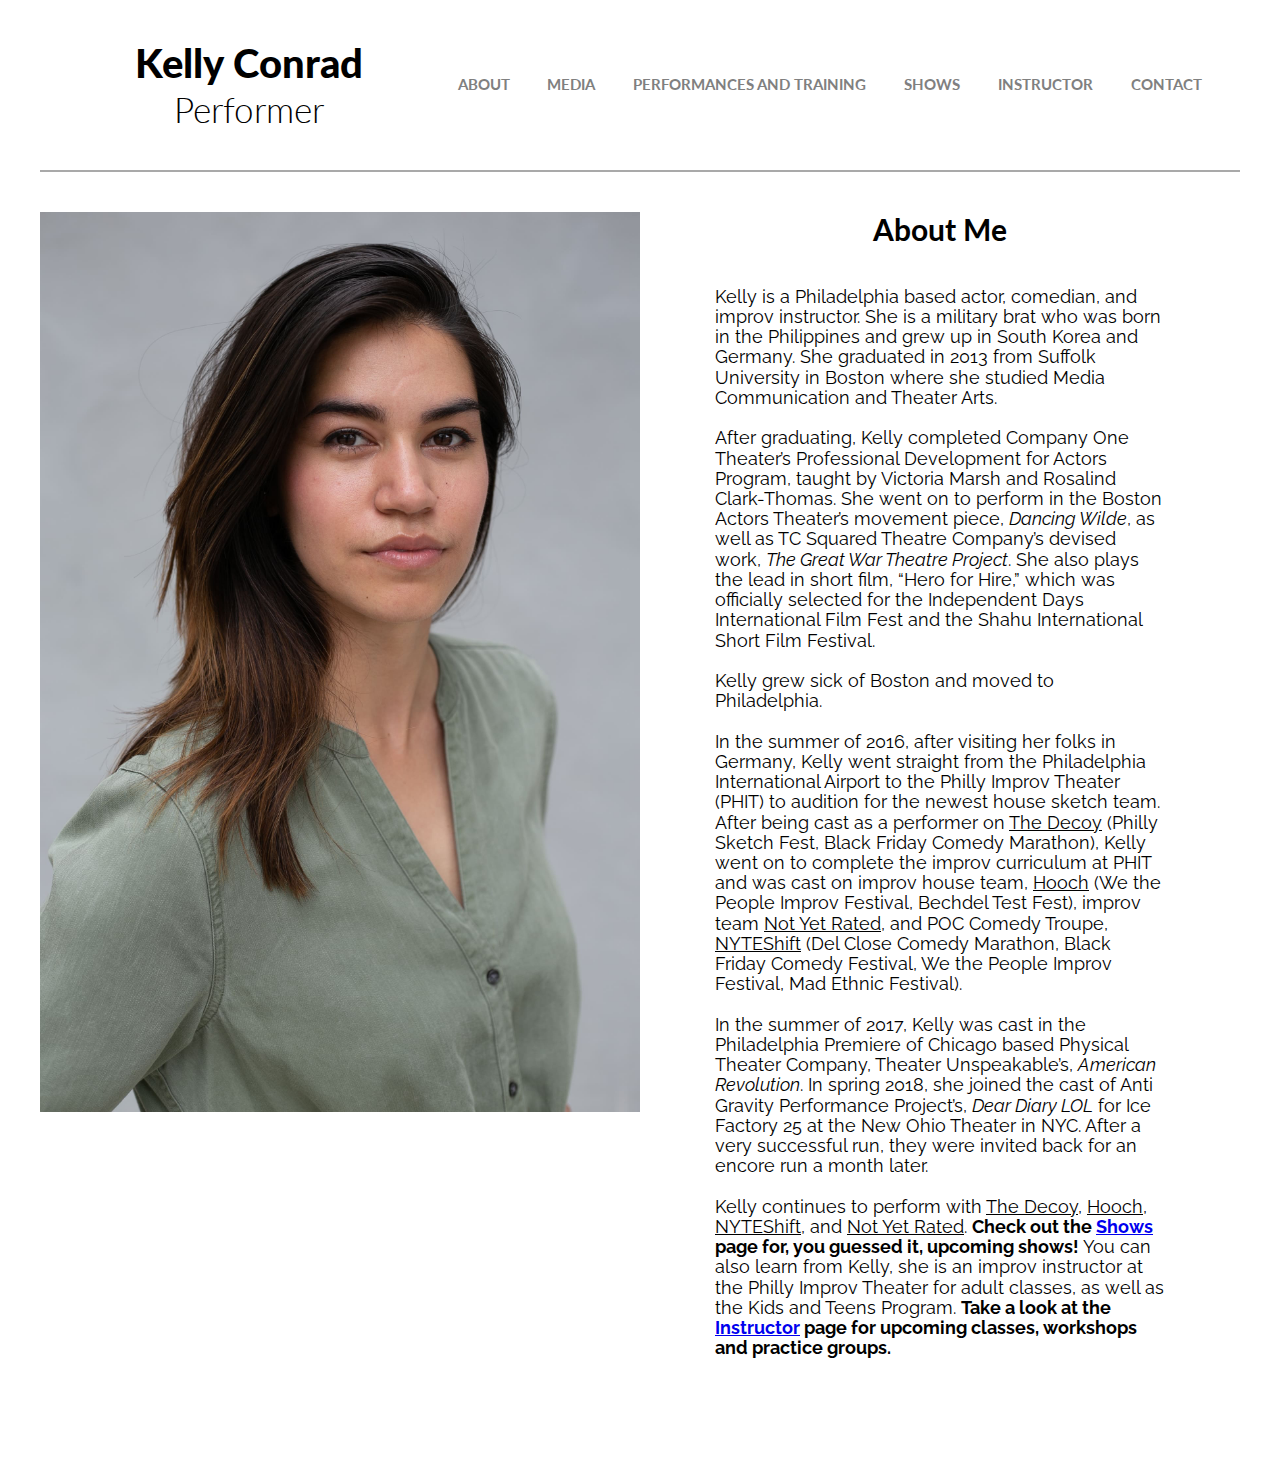
==== about.html @ 4c6b8a57 "Change link from 'index' to site url" ====
<!DOCTYPE html>
<html lang="en-US">

<head>
  <meta charset="UTF-8">
  <!-- Google Analytics -->
  <script>
    (function(i, s, o, g, r, a, m) {
      i['GoogleAnalyticsObject'] = r;
      i[r] = i[r] || function() {
        (i[r].q = i[r].q || []).push(arguments)
      }, i[r].l = 1 * new Date();
      a = s.createElement(o),
        m = s.getElementsByTagName(o)[0];
      a.async = 1;
      a.src = g;
      m.parentNode.insertBefore(a, m)
    })(window, document, 'script', 'https://www.google-analytics.com/analytics.js', 'ga');
    ga('create', 'UA-100016596-2', 'auto');
    ga('send', 'pageview');
  </script>
  <!-- Meta Data -->
  <meta name="description" content="The Official Site of Actress Kelly Conrad">
  <meta name="keywords" content="Kelly Conrad,Actor,Actress,Theater,Theatre,Stage">
  <meta name="author" content="Matthew Conrad">
  <meta name="viewport" content="width=device-width, initial-scale=1.0">
  <!-- FavIcons -->
  <link rel="apple-touch-icon" sizes="180x180" href="/apple-touch-icon.png">
  <link rel="icon" type="image/png" sizes="32x32" href="/favicon-32x32.png">
  <link rel="icon" type="image/png" sizes="16x16" href="/favicon-16x16.png">
  <link rel="manifest" href="/manifest.json">
  <link rel="mask-icon" href="/safari-pinned-tab.svg" color="#5bbad5">
  <meta name="theme-color" content="#ffffff">
  <meta http-equiv="X-UA-Compatible" content="ie=edge">
  <title>Kelly Conrad | Performer</title>

  <!-- Links/Stylesheets -->
  <link rel="stylesheet" href="css/normalize.css">
  <link rel="stylesheet" href="css/slick-theme.css">
  <link rel="stylesheet" href="css/slick.css">
  <link rel="stylesheet" href="css/main.css">
  <link href="https://fonts.googleapis.com/css?family=Lato:300,400,700,900|Raleway:400,400i,700" rel="stylesheet">
</head>

<body>
  <header>
    <!-- Mobile Header -->
    <nav id="mobile-header">
      <h1>Kelly Conrad</h1>
      <h2>Performer</h2>
      <img id="mobile-profile-img" src="img/kelly1.jpg" alt="Kelly Conrad | Performer">
      <button class="hamburger hamburger--squeeze navigation" type="button">
        <span class="hamburger-box">
          <span class="hamburger-inner"></span>
        </span>
      <ul id="myDropdown" class="dropdown-content">
        <li><a href="about#about">About</a></li>
        <li><a href="media#photos">Media</a></li>
        <li><a href="training#training">Performances and Training</a></li>
        <li><a href="shows#shows">Shows</a></li>
        <li><a href="instructor#instructor">Instructor</a></li>        
        <li><a href="contact#contact">Contact</a></li>
      </ul>
      </button>
    </nav>
    <!-- Tablet Header -->
    <nav id="tablet-header">
      <h1>Kelly Conrad</h1>
      <h2>Performer</h2>
      <ul class="flex-container1">
        <li><a href="about">About</a></li>
        <li><a href="media">Media</a></li>
        <li><a href="training">Performances and Training</a></li>
        <li><a href="shows">Shows</a></li>
        <li><a href="instructor">Instructor</a></li>        
        <li><a href="contact">Contact</a></li>
      </ul>
    </nav>
    <!-- Desktop Header -->
    <nav id="desktop-header">
      <ul class="flex-container2">
        <li class="box1"><a href="https://www.kjconrad.com"><h1>Kelly Conrad</h1><br><h2>Performer</h2></a></li>
        <li class="box"><a href="about">About</a></li>
        <li class="box"><a href="media">Media</a></li>
        <li class="box"><a href="training">Performances and Training</a></li>
        <li class="box"><a href="shows">Shows</a></li>
        <li class="box"><a href="instructor">Instructor</a></li>        
        <li class="box"><a href="contact">Contact</a></li>
      </ul>
    </nav>
  </header>
  <!-- Main Body -->
  <main>
    <!-- Desktop About Flex -->
    <section id="desktop-about-flex">
      <ul class="two-column-flex">
        <li class="item item-1"><img src="img/kelly3.jpg" alt="Kelly Conrad | Performer"></li>
        <li class="last item item-2">
          <h3 id="about">About Me</h3>
          <p id="about-text">
              Kelly is a Philadelphia based actor, comedian, and improv instructor. She is a military brat who was born in the Philippines and grew up in South Korea and Germany. She graduated in 2013 from Suffolk University in Boston where she studied Media Communication and Theater Arts. 
              <br><br>
              After graduating, Kelly completed Company One Theater’s Professional Development for Actors Program, taught by Victoria Marsh and Rosalind Clark-Thomas. She went on to perform in the Boston Actors Theater’s movement piece, <span class="italic">Dancing Wilde</span>, as well as TC Squared Theatre Company’s devised work, <span class="italic">The Great War Theatre Project</span>. She also plays the lead in short film, “Hero for Hire,” which was officially selected for the Independent Days International Film Fest and the Shahu International Short Film Festival. 
              <br><br>
              Kelly grew sick of Boston and moved to Philadelphia. 
              <br><br>
              In the summer of 2016, after visiting her folks in Germany, Kelly went straight from the Philadelphia International Airport to the Philly Improv Theater (PHIT) to audition for the newest house sketch team. After being cast as a performer on <span class="underline">The Decoy</span> (Philly Sketch Fest, Black Friday Comedy Marathon), Kelly went on to complete the improv curriculum at PHIT and was cast on improv house team, <span class="underline">Hooch</span> (We the People Improv Festival, Bechdel Test Fest), improv team <span class="underline">Not Yet Rated</span>, and POC Comedy Troupe, <span class="underline">NYTEShift</span> (Del Close Comedy Marathon, Black Friday Comedy Festival, We the People Improv Festival, Mad Ethnic Festival).
              <br><br>
              In the summer of 2017, Kelly was cast in the Philadelphia Premiere of Chicago based Physical Theater Company, Theater Unspeakable’s, <span class="italic">American Revolution</span>. In spring 2018, she joined the cast of Anti Gravity Performance Project’s, <span class="italic">Dear Diary LOL</span> for Ice Factory 25 at the New Ohio Theater in NYC. After a very successful run, they were invited back for an encore run a month later. 
              <br><br>
              Kelly continues to perform with <span class="underline">The Decoy</span>, <span class="underline">Hooch</span>, <span class="underline">NYTEShift</span>, and <span class="underline">Not Yet Rated</span>. <span class="bold">Check out the <a href="https://kconrad.me/shows" target="_blank"><span class="underline">Shows</span></a> page for, you guessed it, upcoming shows!</span> You can also learn from Kelly, she is an improv instructor at the Philly Improv Theater for adult classes, as well as the Kids and Teens Program. <span class="bold">Take a look at the <a href="https://kconrad.me/instructor" target="_blank"><span class="underline">Instructor</span></a> page for upcoming classes, workshops and practice groups.</span>
          </p>
        </li>
      </ul>
    </section>
  </main>
  <!-- JavaScript -->
  <script src="https://ajax.googleapis.com/ajax/libs/jquery/3.3.1/jquery.min.js"></script>
  <script src="js/slick.min.js"></script>
  <script src="js/script.js"></script>
</body>

</html>
---- css/main.css ----
/*==============================================================================
Base Styles
==============================================================================*/

html {
  -webkit-box-sizing: border-box;
  -moz-box-sizing: border-box;
  box-sizing: border-box;
}
*, *:before, *:after {
  -webkit-box-sizing: inherit;
  -moz-box-sizing: inherit;
  box-sizing: inherit;
}

html, body, a {
  height: 100%;
  text-decoration: none;
}

img {
  max-width: 100%;
}

ul {
  list-style: none;
}

fieldset {
  border: 0;
  margin: 0;
  padding: 0;
}

textarea {
  resize: vertical;
}

audio, canvas, iframe, img, svg, video {
  vertical-align: middle;
}

/*==============================================================================
Containers
==============================================================================*/

#mobile-profile-img {
  display: block;
  margin: 20px auto;
  padding: 0;
  border-radius: 50%;
  width: 250px;
  height: auto;
}

#mobile-header {
  margin: 0 20px;
  border-bottom: solid 2px #000;
  text-align: center;
}

#desktop-welcome-gallery {
  display: none;
}

.main-container {
  margin: 0 20px;
}

.two-column-flex {
  display: flex;
  flex-flow: row nowrap;
  justify-content: space-around;
  align-items: flex-start;
  margin: 0 40px;
  padding: 0;
  list-style: none;
}

/*==============================================================================
Hidden Content
==============================================================================*/

#tablet-header {
  display: none;
}

#desktop-header {
  display: none;
}

/*==============================================================================
Header
==============================================================================*/

h1, h2, h3, h4 {
  font-family: 'Lato', sans-serif;
}

h1, h2, h3 {
  text-align: center;
}

h1 {
  color: #000;
  font-size: 2.3em;
  font-weight: 900;
  margin-top: 60px;
  margin-bottom: 0;
}

h2 {
  color: #000;
  font-size: 2em;
  font-weight: 300;
  margin: 0;
}

h3 {
  font-size: 1.9em;
  font-weight: 700;
  margin: 40px 0;
}

h4 {
  font-size: 1.3em;
  font-weight: 400;
  text-align: left;
  margin: 0;
  padding: 0;
}

p {
  font-family: 'Raleway', serif;
  margin: 0;
  padding: 0;
  font-size: 1.1em;
  text-align: left;
}

.italic {
  font-style: italic;
}

.underline {
  text-decoration: underline;
}

.bold {
  font-weight: 700;
}

.first {
  margin: 20px 0 0 0;
}

.last {
  margin: 0 0 60px 0;
}

/*==============================================================================
Dropdown Menu
==============================================================================*/

.hamburger {
  padding: 15px 15px;
  display: inline-block;
  transition-property: opacity, filter;
  transition-duration: 0.15s;
  transition-timing-function: linear;
  text-transform: none;
  border: 0;
  margin: 0;
  overflow: visible;
  outline: 0;
  background-color: transparent;
}

.hamburger-box {
  width: 40px;
  height: 24px;
  display: inline-block;
  position: relative;
  margin-bottom: 36px;
}

.hamburger-inner {
  display: block;
  top: 50%;
  margin-top: -2px;
}

.hamburger-inner, .hamburger-inner::before, .hamburger-inner::after {
  width: 40px;
  height: 4px;
  background-color: #000;
  border-radius: 4px;
  position: absolute;
  transition-property: transform;
  transition-duration: 0.15s;
  transition-timing-function: ease;
}

.hamburger-inner::before, .hamburger-inner::after {
  content: "";
  display: block;
}

.hamburger-inner::before {
  top: -10px;
}

.hamburger-inner::after {
  bottom: -10px;
}

.hamburger--squeeze .hamburger-inner {
  transition-duration: 0.075s;
  transition-timing-function: cubic-bezier(0.55, 0.055, 0.675, 0.19);
}

.hamburger--squeeze .hamburger-inner::before {
  transition: top 0.075s 0.12s ease, opacity 0.075s ease;
}

.hamburger--squeeze .hamburger-inner::after {
  transition: bottom 0.075s 0.12s ease, transform 0.075s cubic-bezier(0.55, 0.055, 0.675, 0.19);
}

.hamburger--squeeze.is-active .hamburger-inner {
  transform: rotate(45deg);
  transition-delay: 0.12s;
  transition-timing-function: cubic-bezier(0.215, 0.61, 0.355, 1);
}

.hamburger--squeeze.is-active .hamburger-inner::before {
  top: 0;
  opacity: 0;
  transition: top 0.075s ease, opacity 0.075s 0.12s ease;
}

.hamburger--squeeze.is-active .hamburger-inner::after {
  bottom: 0;
  transform: rotate(-90deg);
  transition: bottom 0.075s ease, transform 0.075s 0.12s cubic-bezier(0.215, 0.61, 0.355, 1);
}

#myDropdown {
  list-style: none;
}

#myDropdown li {
  border-bottom: solid 2px #000;
}

#myDropdown li:last-child {
  border: 0;
  margin-bottom: 31px;
}

.dropdown {
  display: block;
}

.dropdown-content {
  display: none;
  margin: 0 auto;
  padding: 0;
}

.dropdown-content a {
  display: block;
  width: 100%;
  color: #000;
  margin: 10px auto;
  padding: 10px 0;
  font-family: 'Lato', sans-serif;
  font-size: 1.3em;
  font-weight: 700;
  text-transform: uppercase;
}

.show {
  display: block;
}

/*==============================================================================
Main
==============================================================================*/

.item-1 {
  display: none;
}

.two-column-flex img {
  display: none;
}

.rg-image-wrapper{
  position: relative;
  padding: 20px 30px;
  background: #000;
  -moz-border-radius: 10px;
  -webkit-border-radius: 10px;
  border-radius: 10px;
  min-height: 20px;
  margin: 0 0 40px 0;
}

.rg-image{
  position: relative;
  text-align: center;
  line-height: 0px;
}

.rg-image img{
  max-height: 100%;
  max-width: 100%;
}

.rg-image-nav a{
  position: absolute;
  top: 0px;
  left: 0px;
  background: #000 url(../img/nav.png) no-repeat -20% 50%;
  width: 28px;
  height: 100%;
  text-indent: -9000px;
  cursor: pointer;
  opacity: 0.6;
  outline: none;
  -moz-border-radius: 10px 0px 0px 10px;
  -webkit-border-radius: 10px 0px 0px 10px;
  border-radius: 10px 0px 0px 10px;
}

.rg-image-nav a.rg-image-nav-next{
  right: 0px;
  left: auto;
  background-position: 115% 50%;
  -moz-border-radius: 0px 10px 10px 0px;
  -webkit-border-radius: 0px 10px 10px 0px;
  border-radius: 0px 10px 10px 0px;
}

.rg-image-nav a:hover{
  opacity: 0.8;
}

.rg-caption {
  text-align: center;
  margin-top: 15px;
  position: relative;
}

.rg-caption p{
  font-family: 'Lato', sans-serif;
  font-size: 1em;
  letter-spacing: 2px;
  line-height: 16px;
  padding: 0 15px;
  text-align: center;
  color: #fff;
}

.rg-loading{
  width: 46px;
  height: 46px;
  position: absolute;
  top: 50%;
  left: 50%;
  background: #000 url(../img/ajax-loader.gif) no-repeat center center;
  margin: -23px 0px 0px -23px;
  z-index: 100;
  -moz-border-radius: 10px;
  -webkit-border-radius: 10px;
  border-radius: 10px;
  opacity: 0.7;
}

.video-container {
  display: flex;
  flex-flow: column nowrap;
  justify-content: flex-start;
  align-items: center;
  margin: 0 20px;
  padding: 0;
  list-style: none;
}

.video-container figure {
  text-align: center;
  display: table;
  margin: 0;
}

#videos {
  border-top: solid 1px #000;
  padding-top: 40px;
}

.video-container iframe {
	width: 100%;
	height: 100%;
}

.video-container figcaption {
  display: table-caption;
  caption-side: bottom;
  margin-bottom: 40px;
}

.video-container figcaption h3 {
  margin: 20px 0;
  padding: 0;
}

.video-container figcaption p {
  margin: 0;
  padding: 0 0 30px 0;
  border-bottom: solid 1px #000;
}

#last-caption {
  border-bottom: none;
  padding: 0;
  margin-bottom: 80px;
}

#copyright {
  margin-top: 50px;
  text-align: center;
  font-size: 1.2rem;
}

.slick-slider {
  width: 90%;
  margin: 0 auto;
}

.slider-nav {
  margin: 0 auto;
}

figcaption {
  display: none;
}

.slick-slide {
  padding: 0;
  margin: 0 10px;
}

.slider-for {
  padding-top: 10px;
}

.slick-slide img, .fade {
  text-align: center;
  padding: 0;
  margin: 0 auto;
}

#contact-wrapper {
  width: 600px;
}

#ajax-contact {
  margin-bottom: 39px;
}

#ajax-contact .field {
  max-width: 220px;
  margin: 0 auto;
}

#ajax-contact input[type="text"],
#ajax-contact textarea {
  background-color: #fff;
  border: 2px solid gray;
  border-radius: 20px;
  width: 250px;
  outline: 0;
  margin: 5px auto;
  padding: 10px 15px;
  color: #000;
}

#ajax-contact input:focus,
#ajax-contact textarea:focus {
  background-color: beige;
  border-color: #1e90ff;
  transition: border-color .4s ease, background-color .4s ease;
}

#ajax-contact input[type="submit"],
#ajax-contact input[type="reset"] {
  background: #007f3f;
  color: #fff;
  width: 120px;
  border-radius: 20px;
  border: none;
  outline: 0;
  padding: 10px 0;
  margin: 5px 2.5px 0 2.5px;
}

#ajax-contact input[type="submit"]:hover,
#ajax-contact input[type="reset"]:hover {
  background: #1e90ff;
  transition: background-color .4s ease;
}

#ajax-contact textarea {
  height: 150px;
}

#ajax-contact label {
  font-family: "Raleway", serif;
  font-size: 1.125em;
  text-align: left;
  padding: 0;
}

#btns {
  display: flex;
}

.success {
  font-family: "Raleway", serif;
  width: 250px;
  padding: 1em;
  margin: 0 auto;
  color: #468847;
  background-color: #dff0d8;
  border: 1px solid #d6e9c6;
  -webkit-border-radius: 4px;
      -moz-border-radius: 4px;
          border-radius: 4px;
}

.error {
  font-family: "Raleway", serif;
  width: 250px;
  padding: 1em;
  margin: 0 auto;
  color: #b94a48;
  background-color: #f2dede;
  border: 1px solid rgba(185, 74, 72, 0.3);
  -webkit-border-radius: 4px;
      -moz-border-radius: 4px;
          border-radius: 4px;
}

.training-wrapper {
  width: 100%;
}

.training-col {
  display: flex;
  flex-wrap: nowrap;
  flex-direction: column;
  align-content: center;
  margin-left: 40px;
}

.training-row {
  width: auto;
  display: flex;
  flex-wrap: wrap;
  flex-direction: row;
  justify-content: flex-start;
  align-content: center;
}

.training-col p {
  font-size: .9em;
}

.left {
  width: 285px;
}

.mid {
  width: 245px;
}

.left, .mid, .right {
  margin-top: 20px;
}

.training-wrapper h3 {
  margin-bottom: 20px;
}

#index-photos {
  text-align: center;
  margin: 40px auto;
}

/*==============================================================================
Breakpoints
==============================================================================*/

@media (min-width: 600px) {

  .video-container iframe {
    width: 512px;
    height: 288px;
  }

}

@media (min-width: 700px) {

  #mobile-header {
    display: none;
  }

  #tablet-header {
    display: block;
  }

  h1 {
    font-size: 2.5rem;
    margin-top: 40px;
    padding: 0;
  }

  h2 {
    font-size: 2.2rem;
    padding: 0;
  }

  .flex-container1 {
    display: flex;
    flex-flow: row nowrap;
    justify-content: center;
    align-items: center;
    list-style: none;
    margin: 40px 40px 0 40px;
    padding: 0 0 40px 0;
    border-bottom: solid 2px #a9a9a9;
  }

  .flex-container1 a {
    font-family: 'Lato', sans-serif;
    font-size: 1.1em;
    font-weight: 700;
    text-transform: uppercase;
    color: #808080;
    padding: 0 15px 0 15px;
  }

  .main-container {
    margin: 0 40px;
  }

  #desktop-welcome-gallery {
    display: block;
  }

  .welcome-gallery {
    display: flex;
    flex-flow: row nowrap;
    justify-content: center;
    align-items: center;
    margin: 0 20px 40px;
    padding: 0;
    list-style: none;
  }

  .welcome-gallery li {
    width: calc(100% / 2);
  }

  .photo-flex1 {
    margin-right: 40px;
  }

  .photo-flex3 {
    display: none;
  }

  .video-container {
    margin: 0 40px;
  }

  /* video {
    width: 640px;
    height: 360px;
  } */

  .video-container iframe {
    width: 640px;
    height: 360px;
  }

  .video-container figcaption h3 {
    margin: 20px 0;
    padding: 0;
  }

  figcaption {
    display: block;
    font-family: 'Lato', serif;
    margin: 0;
    padding: 0;
    font-size: 1.1em;
    text-align: center;
  }

}

@media (min-width: 1024px) {

  .slick-slider {
    width: 800px;
  }

  #tablet-header {
    display: none;
  }

  #desktop-header {
    display: block;
    margin: 0 40px;
    padding-bottom: 40px;
    border-bottom: solid 2px #a9a9a9;
  }

  h1 {
    margin: 0;
    padding: 0;
  }

  h2 {
    margin-top: -15px;
  }

  .flex-container2 {
    display: flex;
    flex-flow: row nowrap;
    justify-content: space-between;
    align-items: center;
    list-style: none;
    margin-top: 40px;
    padding: 0;
  }

  .box1 {
    flex-grow: 5;
  }

  .box {
    font-family: 'Lato', sans-serif;
    font-size: .95em;
    font-weight: 700;
    text-transform: uppercase;
    flex-grow: 1;
  }
  .box a {
    text-align: center;
    color: #808080;
  }

  .main-container {
    margin: 0 20%;
  }

  .two-column-flex img {
    display: block;
    width: 600px;
    height: auto;
    margin: 40px 0;
  }

  .item-1 {
    display: block;
    flex-shrink: 0; /* Keeps photo the same size */
  }

  .item-2 {
    flex-shrink: 1; /* Shrinks the text */
  }

  #about .item-2 {
    max-width: 800px;
  }

  #about-text {
    width: 75%;
    margin: 40px auto;
  }

  #shows-img {
    width: 760px;
  }

  #shows-text {
    margin: 0 40px;
  }

  /* Social media link hover animation */

  .social-links span {
    transition: color .4s, transform .4s cubic-bezier(.46,-0.68,.17,1.56);
  }

  .social-links span:hover {
    color: #1695a3;
    transform: scale(1.5);
  }

}

@media (min-width: 1366px) {

  .photo-flex1 {
    margin: 0;
  }

  .photo-flex3 {
    display: block;
  }

  .welcome-gallery {
    justify-content: space-between;
  }

  .welcome-gallery li {
    width: calc(100% / 3.1);
  }

}
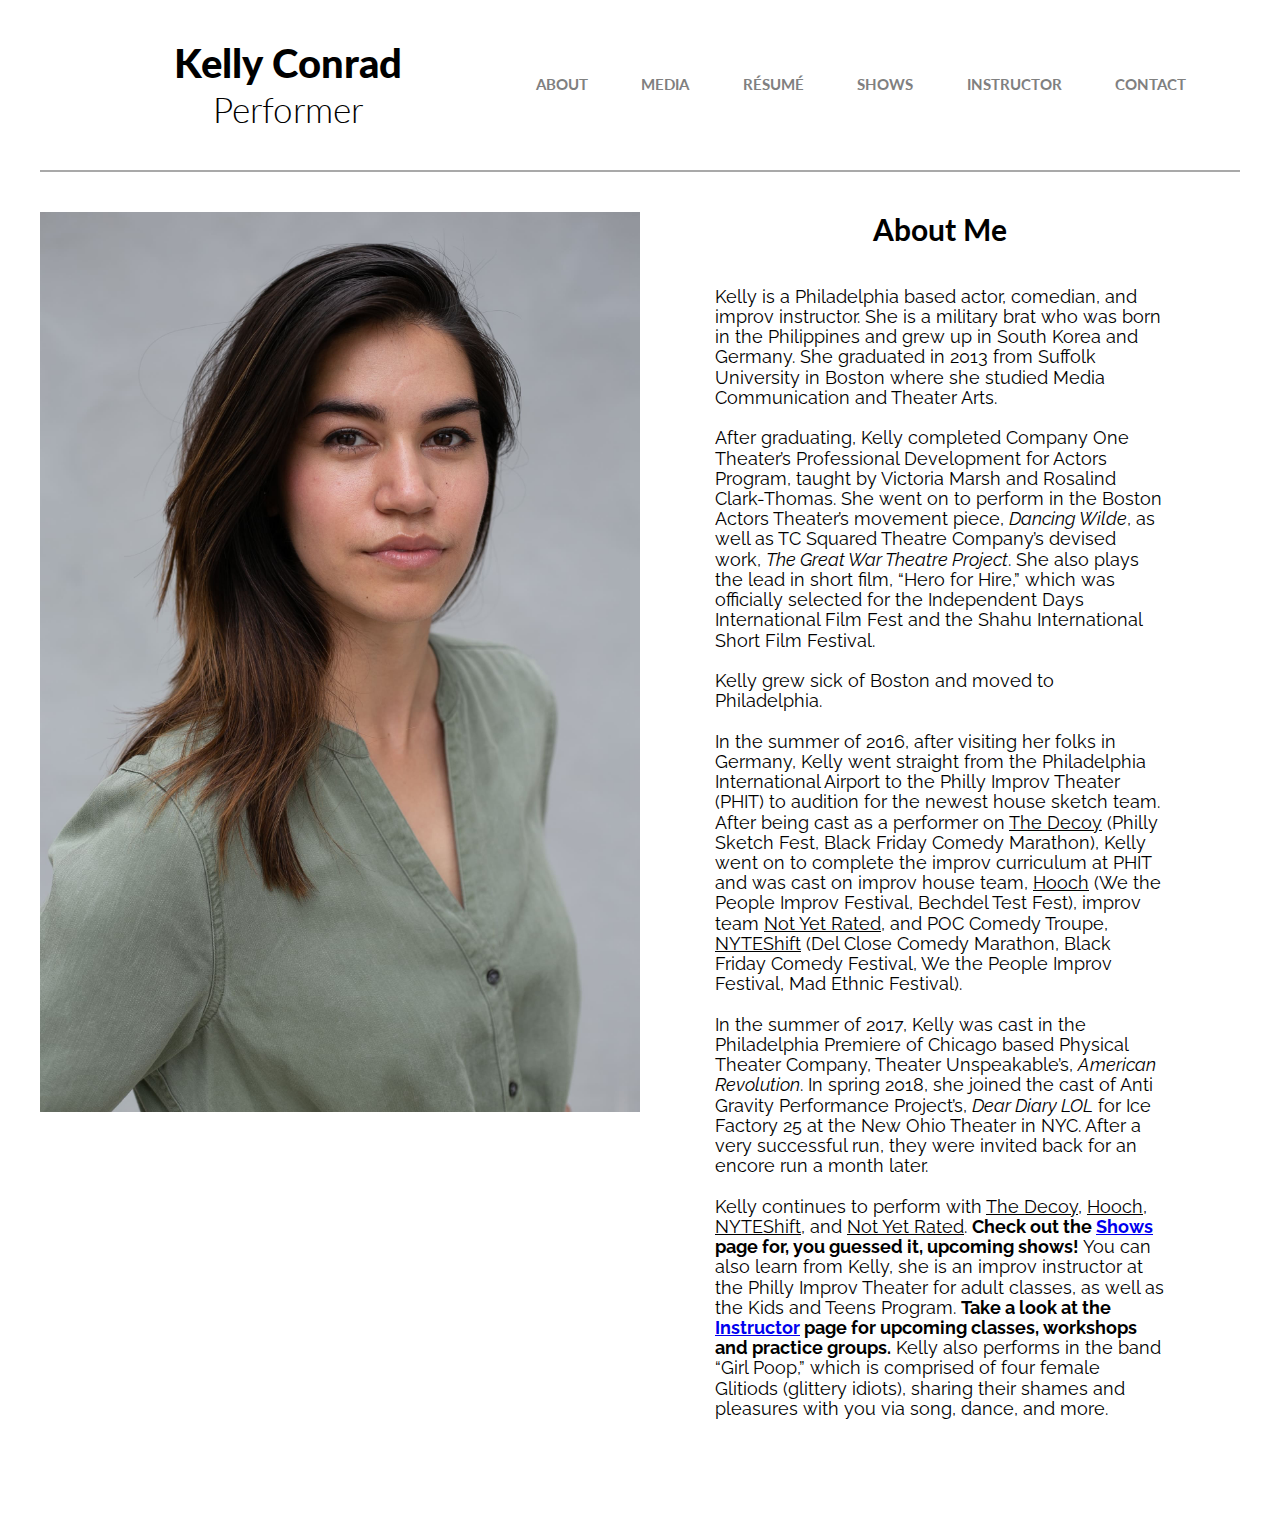
==== commit 65c14848: "Update shows and instuctor pages" ====
--- a/about.html
+++ b/about.html
@@ -56,7 +56,7 @@
       <ul id="myDropdown" class="dropdown-content">
         <li><a href="about#about">About</a></li>
         <li><a href="media#photos">Media</a></li>
-        <li><a href="training#training">Performances and Training</a></li>
+        <li><a href="training#training">Résumé</a></li>
         <li><a href="shows#shows">Shows</a></li>
         <li><a href="instructor#instructor">Instructor</a></li>        
         <li><a href="contact#contact">Contact</a></li>
@@ -70,7 +70,7 @@
       <ul class="flex-container1">
         <li><a href="about">About</a></li>
         <li><a href="media">Media</a></li>
-        <li><a href="training">Performances and Training</a></li>
+        <li><a href="training">Résumé</a></li>
         <li><a href="shows">Shows</a></li>
         <li><a href="instructor">Instructor</a></li>        
         <li><a href="contact">Contact</a></li>
@@ -82,7 +82,7 @@
         <li class="box1"><a href="https://www.kjconrad.com"><h1>Kelly Conrad</h1><br><h2>Performer</h2></a></li>
         <li class="box"><a href="about">About</a></li>
         <li class="box"><a href="media">Media</a></li>
-        <li class="box"><a href="training">Performances and Training</a></li>
+        <li class="box"><a href="training">Résumé</a></li>
         <li class="box"><a href="shows">Shows</a></li>
         <li class="box"><a href="instructor">Instructor</a></li>        
         <li class="box"><a href="contact">Contact</a></li>
@@ -108,8 +108,9 @@
               <br><br>
               In the summer of 2017, Kelly was cast in the Philadelphia Premiere of Chicago based Physical Theater Company, Theater Unspeakable’s, <span class="italic">American Revolution</span>. In spring 2018, she joined the cast of Anti Gravity Performance Project’s, <span class="italic">Dear Diary LOL</span> for Ice Factory 25 at the New Ohio Theater in NYC. After a very successful run, they were invited back for an encore run a month later. 
               <br><br>
-              Kelly continues to perform with <span class="underline">The Decoy</span>, <span class="underline">Hooch</span>, <span class="underline">NYTEShift</span>, and <span class="underline">Not Yet Rated</span>. <span class="bold">Check out the <a href="https://kconrad.me/shows" target="_blank"><span class="underline">Shows</span></a> page for, you guessed it, upcoming shows!</span> You can also learn from Kelly, she is an improv instructor at the Philly Improv Theater for adult classes, as well as the Kids and Teens Program. <span class="bold">Take a look at the <a href="https://kconrad.me/instructor" target="_blank"><span class="underline">Instructor</span></a> page for upcoming classes, workshops and practice groups.</span>
-          </p>
+              Kelly continues to perform with <span class="underline">The Decoy</span>, <span class="underline">Hooch</span>, <span class="underline">NYTEShift</span>, and <span class="underline">Not Yet Rated</span>. <span class="bold">Check out the <a href="https://kjconrad.com/shows" target="_blank"><span class="underline">Shows</span></a> page for, you guessed it, upcoming shows!</span> You can also learn from Kelly, she is an improv instructor at the Philly Improv Theater for adult classes, as well as the Kids and Teens Program. <span class="bold">Take a look at the <a href="https://kjconrad.com/instructor" target="_blank"><span class="underline">Instructor</span></a> page for upcoming classes, workshops and practice groups.</span>
+              Kelly also performs in the band “Girl Poop,” which is comprised of four female Glitiods (glittery idiots), sharing their shames and pleasures with you via song, dance, and more.
+            </p>
         </li>
       </ul>
     </section>
--- a/css/main.css
+++ b/css/main.css
@@ -20,6 +20,7 @@
 
 img {
   max-width: 100%;
+  margin: 0 auto;
 }
 
 ul {
@@ -397,6 +398,8 @@
 #videos {
   border-top: solid 1px #000;
   padding-top: 40px;
+  width: 640px;
+  margin: 40px auto;
 }
 
 .video-container iframe {
@@ -415,9 +418,16 @@
   padding: 0;
 }
 
-.video-container figcaption p {
+.video-container figcaption p:not(:last-child):not {
   margin: 0;
   padding: 0 0 30px 0;
+}
+
+figcaption p {
+  padding-top: 40px;
+}
+
+#podcasts {
   border-bottom: solid 1px #000;
 }
 
@@ -708,6 +718,7 @@
     padding: 0;
     font-size: 1.1em;
     text-align: center;
+    width: 640px;
   }
 
 }
@@ -715,7 +726,7 @@
 @media (min-width: 1024px) {
 
   .slick-slider {
-    width: 800px;
+    width: 640px;
   }
 
   #tablet-header {
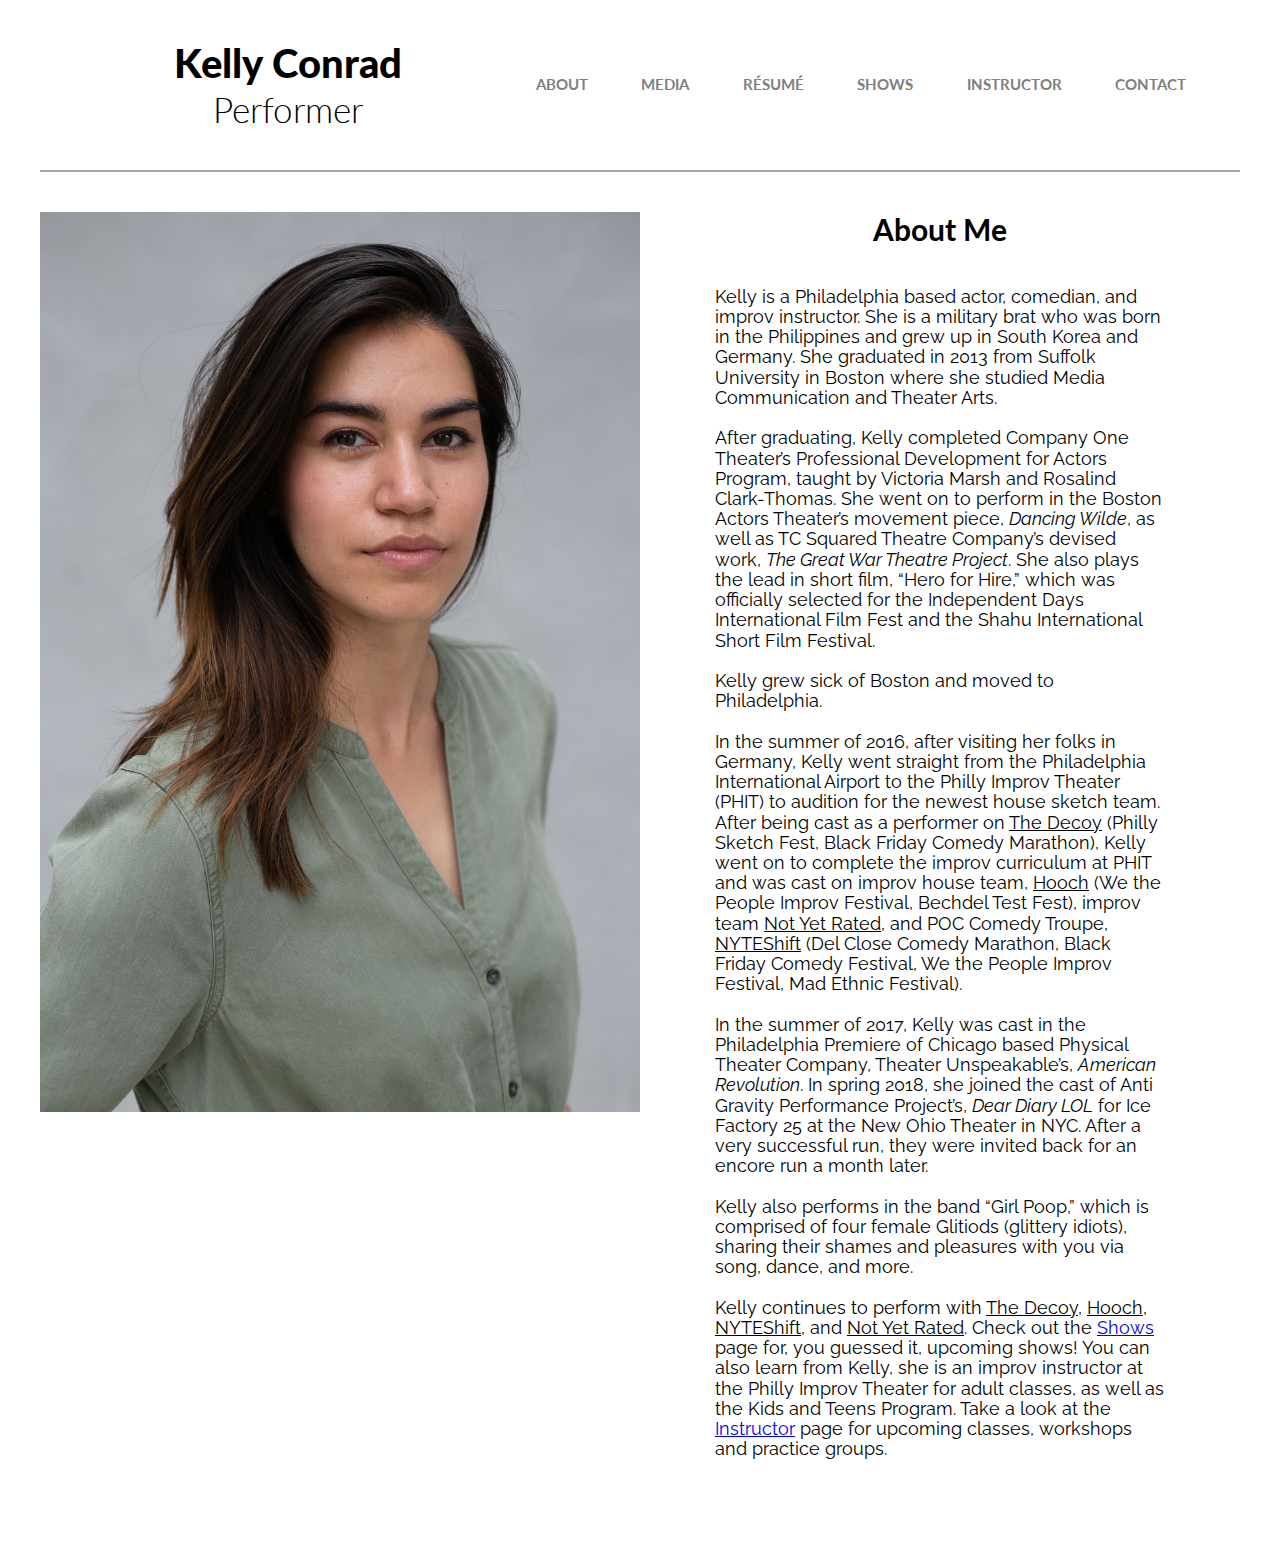
==== commit 966f84c0: "Replace image and other minor adjustments" ====
--- a/about.html
+++ b/about.html
@@ -48,7 +48,7 @@
     <nav id="mobile-header">
       <h1>Kelly Conrad</h1>
       <h2>Performer</h2>
-      <img id="mobile-profile-img" src="img/kelly1.jpg" alt="Kelly Conrad | Performer">
+      <img id="mobile-profile-img" src="img/home-1-mobile.jpg" alt="Kelly Conrad | Performer">
       <button class="hamburger hamburger--squeeze navigation" type="button">
         <span class="hamburger-box">
           <span class="hamburger-inner"></span>
@@ -56,7 +56,7 @@
       <ul id="myDropdown" class="dropdown-content">
         <li><a href="about#about">About</a></li>
         <li><a href="media#photos">Media</a></li>
-        <li><a href="training#training">Résumé</a></li>
+        <li><a href="resume#resume">Résumé</a></li>
         <li><a href="shows#shows">Shows</a></li>
         <li><a href="instructor#instructor">Instructor</a></li>        
         <li><a href="contact#contact">Contact</a></li>
@@ -70,7 +70,7 @@
       <ul class="flex-container1">
         <li><a href="about">About</a></li>
         <li><a href="media">Media</a></li>
-        <li><a href="training">Résumé</a></li>
+        <li><a href="resume">Résumé</a></li>
         <li><a href="shows">Shows</a></li>
         <li><a href="instructor">Instructor</a></li>        
         <li><a href="contact">Contact</a></li>
@@ -82,7 +82,7 @@
         <li class="box1"><a href="https://www.kjconrad.com"><h1>Kelly Conrad</h1><br><h2>Performer</h2></a></li>
         <li class="box"><a href="about">About</a></li>
         <li class="box"><a href="media">Media</a></li>
-        <li class="box"><a href="training">Résumé</a></li>
+        <li class="box"><a href="resume">Résumé</a></li>
         <li class="box"><a href="shows">Shows</a></li>
         <li class="box"><a href="instructor">Instructor</a></li>        
         <li class="box"><a href="contact">Contact</a></li>
@@ -106,10 +106,11 @@
               <br><br>
               In the summer of 2016, after visiting her folks in Germany, Kelly went straight from the Philadelphia International Airport to the Philly Improv Theater (PHIT) to audition for the newest house sketch team. After being cast as a performer on <span class="underline">The Decoy</span> (Philly Sketch Fest, Black Friday Comedy Marathon), Kelly went on to complete the improv curriculum at PHIT and was cast on improv house team, <span class="underline">Hooch</span> (We the People Improv Festival, Bechdel Test Fest), improv team <span class="underline">Not Yet Rated</span>, and POC Comedy Troupe, <span class="underline">NYTEShift</span> (Del Close Comedy Marathon, Black Friday Comedy Festival, We the People Improv Festival, Mad Ethnic Festival).
               <br><br>
-              In the summer of 2017, Kelly was cast in the Philadelphia Premiere of Chicago based Physical Theater Company, Theater Unspeakable’s, <span class="italic">American Revolution</span>. In spring 2018, she joined the cast of Anti Gravity Performance Project’s, <span class="italic">Dear Diary LOL</span> for Ice Factory 25 at the New Ohio Theater in NYC. After a very successful run, they were invited back for an encore run a month later. 
+              In the summer of 2017, Kelly was cast in the Philadelphia Premiere of Chicago based Physical Theater Company, Theater Unspeakable’s, <span class="italic">American Revolution</span>. In spring 2018, she joined the cast of Anti Gravity Performance Project’s, <span class="italic">Dear Diary LOL</span> for Ice Factory 25 at the New Ohio Theater in NYC. After a very successful run, they were invited back for an encore run a month later.
               <br><br>
-              Kelly continues to perform with <span class="underline">The Decoy</span>, <span class="underline">Hooch</span>, <span class="underline">NYTEShift</span>, and <span class="underline">Not Yet Rated</span>. <span class="bold">Check out the <a href="https://kjconrad.com/shows" target="_blank"><span class="underline">Shows</span></a> page for, you guessed it, upcoming shows!</span> You can also learn from Kelly, she is an improv instructor at the Philly Improv Theater for adult classes, as well as the Kids and Teens Program. <span class="bold">Take a look at the <a href="https://kjconrad.com/instructor" target="_blank"><span class="underline">Instructor</span></a> page for upcoming classes, workshops and practice groups.</span>
               Kelly also performs in the band “Girl Poop,” which is comprised of four female Glitiods (glittery idiots), sharing their shames and pleasures with you via song, dance, and more.
+              <br><br>
+              Kelly continues to perform with <span class="underline">The Decoy</span>, <span class="underline">Hooch</span>, <span class="underline">NYTEShift</span>, and <span class="underline">Not Yet Rated</span>. Check out the <a href="https://kjconrad.com/shows" target="_blank"><span class="underline">Shows</span></a> page for, you guessed it, upcoming shows! You can also learn from Kelly, she is an improv instructor at the Philly Improv Theater for adult classes, as well as the Kids and Teens Program. Take a look at the <a href="https://kjconrad.com/instructor" target="_blank"><span class="underline">Instructor</span></a> page for upcoming classes, workshops and practice groups.
             </p>
         </li>
       </ul>
--- a/css/main.css
+++ b/css/main.css
@@ -395,10 +395,10 @@
   margin: 0;
 }
 
-#videos {
+.videos {
   border-top: solid 1px #000;
   padding-top: 40px;
-  width: 640px;
+  max-width: 640px;
   margin: 40px auto;
 }
 
@@ -418,7 +418,7 @@
   padding: 0;
 }
 
-.video-container figcaption p:not(:last-child):not {
+.video-container figcaption p:not(:last-child) {
   margin: 0;
   padding: 0 0 30px 0;
 }
@@ -427,13 +427,18 @@
   padding-top: 40px;
 }
 
+.video-container img {
+  width: 100%;
+  max-width: 640px;
+  height: auto;
+}
+
 #podcasts {
   border-bottom: solid 1px #000;
 }
 
 #last-caption {
   border-bottom: none;
-  padding: 0;
   margin-bottom: 80px;
 }
 
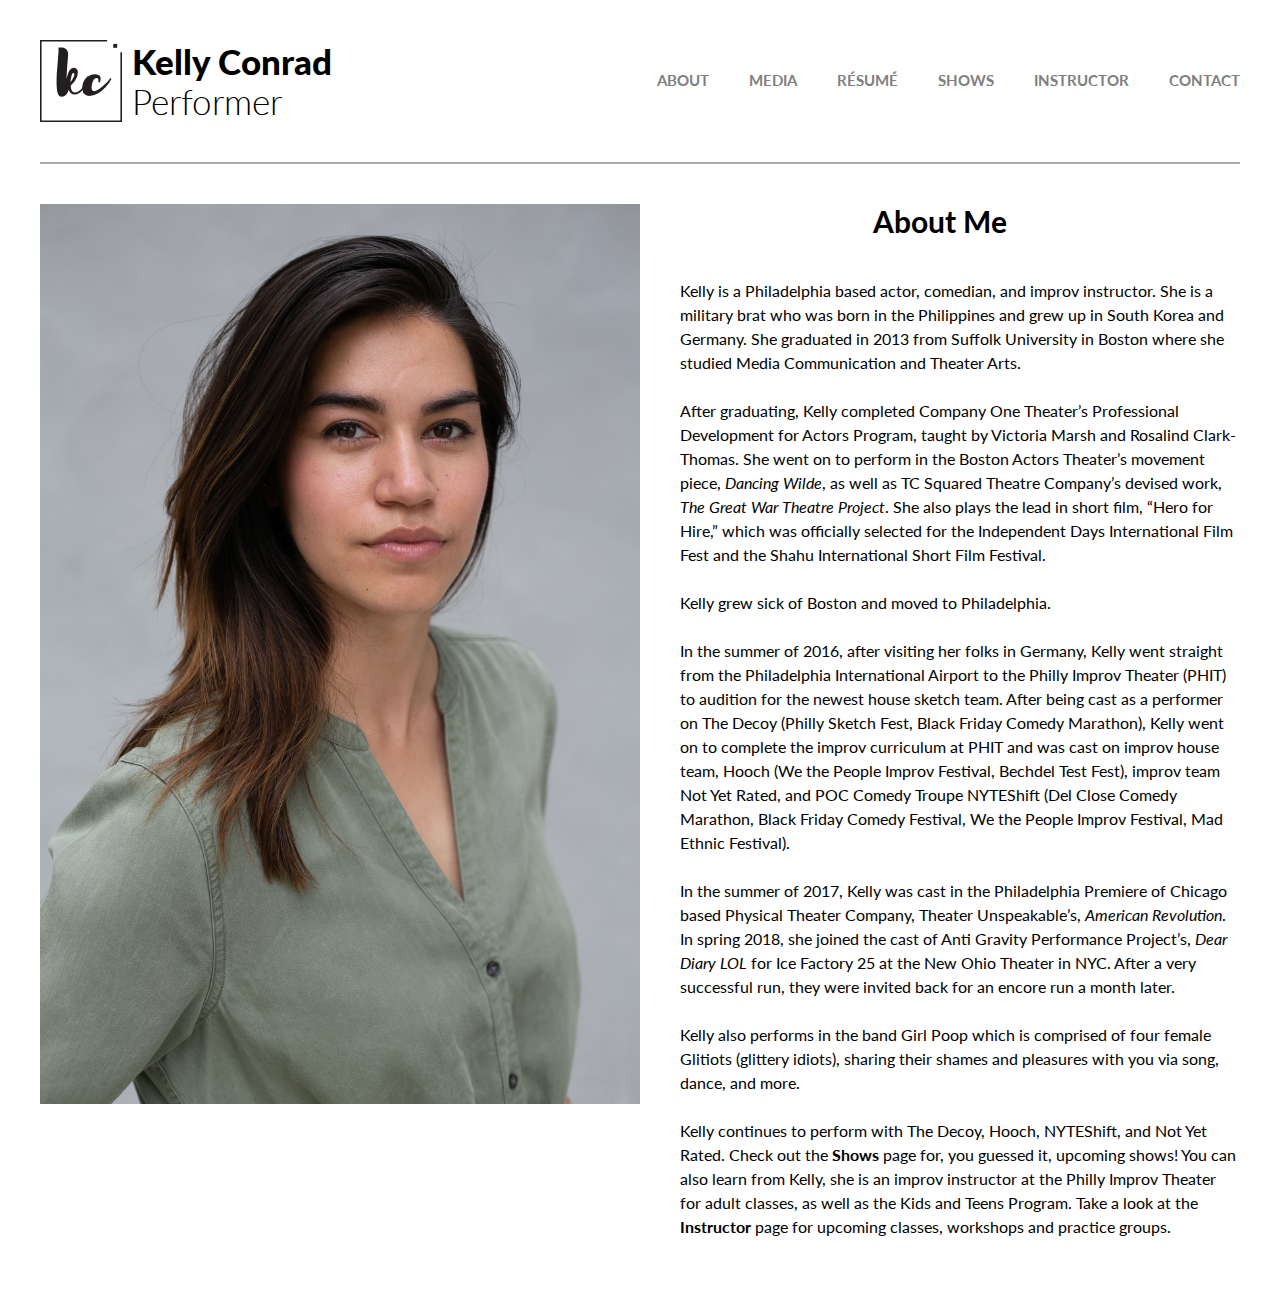
==== commit 16aecb53: "Adjust layout and favicon" ====
--- a/about.html
+++ b/about.html
@@ -1,125 +1,152 @@
-<!DOCTYPE html>
-<html lang="en-US">
-
-<head>
-  <meta charset="UTF-8">
-  <!-- Google Analytics -->
-  <script>
-    (function(i, s, o, g, r, a, m) {
-      i['GoogleAnalyticsObject'] = r;
-      i[r] = i[r] || function() {
-        (i[r].q = i[r].q || []).push(arguments)
-      }, i[r].l = 1 * new Date();
-      a = s.createElement(o),
-        m = s.getElementsByTagName(o)[0];
-      a.async = 1;
-      a.src = g;
-      m.parentNode.insertBefore(a, m)
-    })(window, document, 'script', 'https://www.google-analytics.com/analytics.js', 'ga');
-    ga('create', 'UA-100016596-2', 'auto');
-    ga('send', 'pageview');
-  </script>
-  <!-- Meta Data -->
-  <meta name="description" content="The Official Site of Actress Kelly Conrad">
-  <meta name="keywords" content="Kelly Conrad,Actor,Actress,Theater,Theatre,Stage">
-  <meta name="author" content="Matthew Conrad">
-  <meta name="viewport" content="width=device-width, initial-scale=1.0">
-  <!-- FavIcons -->
-  <link rel="apple-touch-icon" sizes="180x180" href="/apple-touch-icon.png">
-  <link rel="icon" type="image/png" sizes="32x32" href="/favicon-32x32.png">
-  <link rel="icon" type="image/png" sizes="16x16" href="/favicon-16x16.png">
-  <link rel="manifest" href="/manifest.json">
-  <link rel="mask-icon" href="/safari-pinned-tab.svg" color="#5bbad5">
-  <meta name="theme-color" content="#ffffff">
-  <meta http-equiv="X-UA-Compatible" content="ie=edge">
-  <title>Kelly Conrad | Performer</title>
-
-  <!-- Links/Stylesheets -->
-  <link rel="stylesheet" href="css/normalize.css">
-  <link rel="stylesheet" href="css/slick-theme.css">
-  <link rel="stylesheet" href="css/slick.css">
-  <link rel="stylesheet" href="css/main.css">
-  <link href="https://fonts.googleapis.com/css?family=Lato:300,400,700,900|Raleway:400,400i,700" rel="stylesheet">
-</head>
-
-<body>
-  <header>
-    <!-- Mobile Header -->
-    <nav id="mobile-header">
-      <h1>Kelly Conrad</h1>
-      <h2>Performer</h2>
-      <img id="mobile-profile-img" src="img/home-1-mobile.jpg" alt="Kelly Conrad | Performer">
-      <button class="hamburger hamburger--squeeze navigation" type="button">
-        <span class="hamburger-box">
-          <span class="hamburger-inner"></span>
-        </span>
-      <ul id="myDropdown" class="dropdown-content">
-        <li><a href="about#about">About</a></li>
-        <li><a href="media#photos">Media</a></li>
-        <li><a href="resume#resume">Résumé</a></li>
-        <li><a href="shows#shows">Shows</a></li>
-        <li><a href="instructor#instructor">Instructor</a></li>        
-        <li><a href="contact#contact">Contact</a></li>
-      </ul>
-      </button>
-    </nav>
-    <!-- Tablet Header -->
-    <nav id="tablet-header">
-      <h1>Kelly Conrad</h1>
-      <h2>Performer</h2>
-      <ul class="flex-container1">
-        <li><a href="about">About</a></li>
-        <li><a href="media">Media</a></li>
-        <li><a href="resume">Résumé</a></li>
-        <li><a href="shows">Shows</a></li>
-        <li><a href="instructor">Instructor</a></li>        
-        <li><a href="contact">Contact</a></li>
-      </ul>
-    </nav>
-    <!-- Desktop Header -->
-    <nav id="desktop-header">
-      <ul class="flex-container2">
-        <li class="box1"><a href="https://www.kjconrad.com"><h1>Kelly Conrad</h1><br><h2>Performer</h2></a></li>
-        <li class="box"><a href="about">About</a></li>
-        <li class="box"><a href="media">Media</a></li>
-        <li class="box"><a href="resume">Résumé</a></li>
-        <li class="box"><a href="shows">Shows</a></li>
-        <li class="box"><a href="instructor">Instructor</a></li>        
-        <li class="box"><a href="contact">Contact</a></li>
-      </ul>
-    </nav>
-  </header>
-  <!-- Main Body -->
-  <main>
-    <!-- Desktop About Flex -->
-    <section id="desktop-about-flex">
-      <ul class="two-column-flex">
-        <li class="item item-1"><img src="img/kelly3.jpg" alt="Kelly Conrad | Performer"></li>
-        <li class="last item item-2">
-          <h3 id="about">About Me</h3>
-          <p id="about-text">
-              Kelly is a Philadelphia based actor, comedian, and improv instructor. She is a military brat who was born in the Philippines and grew up in South Korea and Germany. She graduated in 2013 from Suffolk University in Boston where she studied Media Communication and Theater Arts. 
-              <br><br>
-              After graduating, Kelly completed Company One Theater’s Professional Development for Actors Program, taught by Victoria Marsh and Rosalind Clark-Thomas. She went on to perform in the Boston Actors Theater’s movement piece, <span class="italic">Dancing Wilde</span>, as well as TC Squared Theatre Company’s devised work, <span class="italic">The Great War Theatre Project</span>. She also plays the lead in short film, “Hero for Hire,” which was officially selected for the Independent Days International Film Fest and the Shahu International Short Film Festival. 
-              <br><br>
-              Kelly grew sick of Boston and moved to Philadelphia. 
-              <br><br>
-              In the summer of 2016, after visiting her folks in Germany, Kelly went straight from the Philadelphia International Airport to the Philly Improv Theater (PHIT) to audition for the newest house sketch team. After being cast as a performer on <span class="underline">The Decoy</span> (Philly Sketch Fest, Black Friday Comedy Marathon), Kelly went on to complete the improv curriculum at PHIT and was cast on improv house team, <span class="underline">Hooch</span> (We the People Improv Festival, Bechdel Test Fest), improv team <span class="underline">Not Yet Rated</span>, and POC Comedy Troupe, <span class="underline">NYTEShift</span> (Del Close Comedy Marathon, Black Friday Comedy Festival, We the People Improv Festival, Mad Ethnic Festival).
-              <br><br>
-              In the summer of 2017, Kelly was cast in the Philadelphia Premiere of Chicago based Physical Theater Company, Theater Unspeakable’s, <span class="italic">American Revolution</span>. In spring 2018, she joined the cast of Anti Gravity Performance Project’s, <span class="italic">Dear Diary LOL</span> for Ice Factory 25 at the New Ohio Theater in NYC. After a very successful run, they were invited back for an encore run a month later.
-              <br><br>
-              Kelly also performs in the band “Girl Poop,” which is comprised of four female Glitiods (glittery idiots), sharing their shames and pleasures with you via song, dance, and more.
-              <br><br>
-              Kelly continues to perform with <span class="underline">The Decoy</span>, <span class="underline">Hooch</span>, <span class="underline">NYTEShift</span>, and <span class="underline">Not Yet Rated</span>. Check out the <a href="https://kjconrad.com/shows" target="_blank"><span class="underline">Shows</span></a> page for, you guessed it, upcoming shows! You can also learn from Kelly, she is an improv instructor at the Philly Improv Theater for adult classes, as well as the Kids and Teens Program. Take a look at the <a href="https://kjconrad.com/instructor" target="_blank"><span class="underline">Instructor</span></a> page for upcoming classes, workshops and practice groups.
-            </p>
-        </li>
-      </ul>
-    </section>
-  </main>
-  <!-- JavaScript -->
-  <script src="https://ajax.googleapis.com/ajax/libs/jquery/3.3.1/jquery.min.js"></script>
-  <script src="js/slick.min.js"></script>
-  <script src="js/script.js"></script>
-</body>
-
-</html>
+<!DOCTYPE html>
+<html lang="en-US">
+
+<head>
+  <!-- Global site tag (gtag.js) - Google Analytics -->
+  <script async src="https://www.googletagmanager.com/gtag/js?id=UA-100016596-2"></script>
+  <script>
+    window.dataLayer = window.dataLayer || [];
+    function gtag(){dataLayer.push(arguments);}
+    gtag('js', new Date());
+
+    gtag('config', 'UA-100016596-2');
+  </script>
+
+  <!-- Meta Data -->
+  <meta charset="utf-8">
+  <meta name="description" content="The official site of performer/instructor Kelly Conrad">
+  <meta name="keywords" content="Kelly Conrad,Actor,Actress,Theater,Theatre,Stage">
+  <meta name="author" content="Matthew Conrad">
+  <meta name="viewport" content="width=device-width, initial-scale=1.0">
+  <!-- FavIcons -->
+  <link rel="apple-touch-icon" sizes="180x180" href="img/favicon/apple-touch-icon.png?v=5APrJOYlRk">
+  <link rel="icon" type="image/png" sizes="32x32" href="img/favicon/favicon-32x32.png?v=5APrJOYlRk">
+  <link rel="icon" type="image/png" sizes="16x16" href="img/favicon/favicon-16x16.png?v=5APrJOYlRk">
+  <link rel="manifest" href="img/favicon/site.webmanifest?v=5APrJOYlRk">
+  <link rel="mask-icon" href="img/favicon/safari-pinned-tab.svg?v=5APrJOYlRk" color="#5bbad5">
+  <link rel="shortcut icon" href="img/favicon/favicon.ico?v=5APrJOYlRk">
+  <meta name="msapplication-TileColor" content="#ffffff">
+  <meta name="msapplication-config" content="img/favicon/browserconfig.xml?v=5APrJOYlRk">
+  <meta name="theme-color" content="#ffffff">
+  <title>Kelly Conrad | Performer</title>
+
+  <!-- Links/Stylesheets -->
+  <link rel="stylesheet" href="css/normalize.css">
+  <link rel="stylesheet" href="css/slick-theme.css">
+  <link rel="stylesheet" href="css/slick.css">
+  <link rel="stylesheet" href="css/main.css">
+  <link href="https://fonts.googleapis.com/css?family=Lato:300,400,700,900|Raleway:400,400i,700" rel="stylesheet">
+</head>
+
+<body>
+  <header>
+    <!-- Mobile Header -->
+    <nav id="mobile-header">
+      <div id="mobile-header-main">
+        <div id="mobile-header-logo">
+          <img src="img/logo.svg"></img>
+        </div>
+        <div id="mobile-header-name">
+          <h1>Kelly Conrad</h1>
+          <h2>Performer</h2>
+        </div>
+      </div>
+      <div id="mobile-header-content">
+        <img id="mobile-profile-img" src="img/home-1-mobile.jpg" alt="Kelly Conrad | Performer">
+        <p id="index-photo-mobile">Photo: Harrison Scantling</p>
+        <button class="hamburger hamburger--squeeze navigation" type="button">
+          <span class="hamburger-box">
+            <span class="hamburger-inner"></span>
+          </span>
+        <ul id="myDropdown" class="dropdown-content">
+          <li><a href="about#about">About</a></li>
+          <li><a href="media#photos">Media</a></li>
+          <li><a href="resume#resume">Résumé</a></li>
+          <li><a href="shows#shows">Shows</a></li>
+          <li><a href="instructor#instructor">Instructor</a></li>        
+          <li><a href="contact#contact">Contact</a></li>
+        </ul>
+        </button>
+      </div>
+    </nav>
+    <!-- Tablet Header -->
+    <nav id="tablet-header">
+      <div id="tablet-header-main">
+        <div id="tablet-header-logo">
+          <img src="img/logo.svg"></img>
+        </div>
+        <div id="tablet-header-name">
+          <h1>Kelly Conrad</h1>
+          <h2>Performer</h2>
+        </div>
+      </div>
+      <ul class="flex-container1">
+        <li><a href="about">About</a></li>
+        <li><a href="media">Media</a></li>
+        <li><a href="resume">Résumé</a></li>
+        <li><a href="shows">Shows</a></li>
+        <li><a href="instructor">Instructor</a></li>        
+        <li><a href="contact">Contact</a></li>
+      </ul>
+    </nav>
+    <!-- Desktop Header -->
+    <nav id="desktop-header">
+      <ul class="flex-container2">
+        <li class="box1">
+          <a href="https://www.kjconrad.com">
+            <div id="desktop-header-main">
+              <div id="desktop-header-logo">
+                <img src="img/logo.svg"></img>
+              </div>
+              <div id="desktop-header-name">
+                <h1>Kelly Conrad</h1>
+                <h2>Performer</h2>
+              </div>
+            </div> 
+          </a>
+        </li>
+        <li class="box"><a href="about">About</a></li>
+        <li class="box"><a href="media">Media</a></li>
+        <li class="box"><a href="resume">Résumé</a></li>
+        <li class="box"><a href="shows">Shows</a></li>
+        <li class="box"><a href="instructor">Instructor</a></li>        
+        <li class="box last-box"><a href="contact">Contact</a></li>
+      </ul>
+    </nav>
+  </header>
+  <!-- Main Body -->
+  <main>
+    <!-- Desktop About Flex -->
+    <section id="desktop-about-flex">
+      <ul class="two-column-flex">
+        <div class="item item-1">
+          <img src="img/kelly3.jpg" alt="Kelly Conrad | Performer">
+        </div>
+        <div class="last item item-2">
+          <h3 id="about">About Me</h3>
+          <p id="about-text">
+            Kelly is a Philadelphia based actor, comedian, and improv instructor. She is a military brat who was born in the Philippines and grew up in South Korea and Germany. She graduated in 2013 from Suffolk University in Boston where she studied Media Communication and Theater Arts. 
+            <br><br>
+            After graduating, Kelly completed Company One Theater’s Professional Development for Actors Program, taught by Victoria Marsh and Rosalind Clark-Thomas. She went on to perform in the Boston Actors Theater’s movement piece, <span class="italic">Dancing Wilde</span>, as well as TC Squared Theatre Company’s devised work, <span class="italic">The Great War Theatre Project</span>. She also plays the lead in short film, “Hero for Hire,” which was officially selected for the Independent Days International Film Fest and the Shahu International Short Film Festival. 
+            <br><br>
+            Kelly grew sick of Boston and moved to Philadelphia. 
+            <br><br>
+            In the summer of 2016, after visiting her folks in Germany, Kelly went straight from the Philadelphia International Airport to the Philly Improv Theater (PHIT) to audition for the newest house sketch team. After being cast as a performer on The Decoy (Philly Sketch Fest, Black Friday Comedy Marathon), Kelly went on to complete the improv curriculum at PHIT and was cast on improv house team, Hooch (We the People Improv Festival, Bechdel Test Fest), improv team Not Yet Rated, and POC Comedy Troupe NYTEShift (Del Close Comedy Marathon, Black Friday Comedy Festival, We the People Improv Festival, Mad Ethnic Festival).
+            <br><br>
+            In the summer of 2017, Kelly was cast in the Philadelphia Premiere of Chicago based Physical Theater Company, Theater Unspeakable’s, <span class="italic">American Revolution</span>. In spring 2018, she joined the cast of Anti Gravity Performance Project’s, <span class="italic">Dear Diary LOL</span> for Ice Factory 25 at the New Ohio Theater in NYC. After a very successful run, they were invited back for an encore run a month later.
+            <br><br>
+            Kelly also performs in the band Girl Poop which is comprised of four female Glitiots (glittery idiots), sharing their shames and pleasures with you via song, dance, and more.
+            <br><br>
+            Kelly continues to perform with The Decoy, Hooch, NYTEShift, and Not Yet Rated. Check out the <a href="https://kjconrad.com/shows" target="_blank">Shows</a> page for, you guessed it, upcoming shows! You can also learn from Kelly, she is an improv instructor at the Philly Improv Theater for adult classes, as well as the Kids and Teens Program. Take a look at the <a href="https://kjconrad.com/instructor" target="_blank">Instructor</a> page for upcoming classes, workshops and practice groups.
+          </p>
+        </div>
+      </ul>
+    </section>
+  </main>
+  <!-- JavaScript -->
+  <script src="https://ajax.googleapis.com/ajax/libs/jquery/3.3.1/jquery.min.js"></script>
+  <script src="js/slick.min.js"></script>
+  <script src="js/script.js"></script>
+</body>
+
+</html>
--- a/css/main.css
+++ b/css/main.css
@@ -1,851 +1,902 @@
-/*==============================================================================
-Base Styles
-==============================================================================*/
-
-html {
-  -webkit-box-sizing: border-box;
-  -moz-box-sizing: border-box;
-  box-sizing: border-box;
-}
-*, *:before, *:after {
-  -webkit-box-sizing: inherit;
-  -moz-box-sizing: inherit;
-  box-sizing: inherit;
-}
-
-html, body, a {
-  height: 100%;
-  text-decoration: none;
-}
-
-img {
-  max-width: 100%;
-  margin: 0 auto;
-}
-
-ul {
-  list-style: none;
-}
-
-fieldset {
-  border: 0;
-  margin: 0;
-  padding: 0;
-}
-
-textarea {
-  resize: vertical;
-}
-
-audio, canvas, iframe, img, svg, video {
-  vertical-align: middle;
-}
-
-/*==============================================================================
-Containers
-==============================================================================*/
-
-#mobile-profile-img {
-  display: block;
-  margin: 20px auto;
-  padding: 0;
-  border-radius: 50%;
-  width: 250px;
-  height: auto;
-}
-
-#mobile-header {
-  margin: 0 20px;
-  border-bottom: solid 2px #000;
-  text-align: center;
-}
-
-#desktop-welcome-gallery {
-  display: none;
-}
-
-.main-container {
-  margin: 0 20px;
-}
-
-.two-column-flex {
-  display: flex;
-  flex-flow: row nowrap;
-  justify-content: space-around;
-  align-items: flex-start;
-  margin: 0 40px;
-  padding: 0;
-  list-style: none;
-}
-
-/*==============================================================================
-Hidden Content
-==============================================================================*/
-
-#tablet-header {
-  display: none;
-}
-
-#desktop-header {
-  display: none;
-}
-
-/*==============================================================================
-Header
-==============================================================================*/
-
-h1, h2, h3, h4 {
-  font-family: 'Lato', sans-serif;
-}
-
-h1, h2, h3 {
-  text-align: center;
-}
-
-h1 {
-  color: #000;
-  font-size: 2.3em;
-  font-weight: 900;
-  margin-top: 60px;
-  margin-bottom: 0;
-}
-
-h2 {
-  color: #000;
-  font-size: 2em;
-  font-weight: 300;
-  margin: 0;
-}
-
-h3 {
-  font-size: 1.9em;
-  font-weight: 700;
-  margin: 40px 0;
-}
-
-h4 {
-  font-size: 1.3em;
-  font-weight: 400;
-  text-align: left;
-  margin: 0;
-  padding: 0;
-}
-
-p {
-  font-family: 'Raleway', serif;
-  margin: 0;
-  padding: 0;
-  font-size: 1.1em;
-  text-align: left;
-}
-
-.italic {
-  font-style: italic;
-}
-
-.underline {
-  text-decoration: underline;
-}
-
-.bold {
-  font-weight: 700;
-}
-
-.first {
-  margin: 20px 0 0 0;
-}
-
-.last {
-  margin: 0 0 60px 0;
-}
-
-/*==============================================================================
-Dropdown Menu
-==============================================================================*/
-
-.hamburger {
-  padding: 15px 15px;
-  display: inline-block;
-  transition-property: opacity, filter;
-  transition-duration: 0.15s;
-  transition-timing-function: linear;
-  text-transform: none;
-  border: 0;
-  margin: 0;
-  overflow: visible;
-  outline: 0;
-  background-color: transparent;
-}
-
-.hamburger-box {
-  width: 40px;
-  height: 24px;
-  display: inline-block;
-  position: relative;
-  margin-bottom: 36px;
-}
-
-.hamburger-inner {
-  display: block;
-  top: 50%;
-  margin-top: -2px;
-}
-
-.hamburger-inner, .hamburger-inner::before, .hamburger-inner::after {
-  width: 40px;
-  height: 4px;
-  background-color: #000;
-  border-radius: 4px;
-  position: absolute;
-  transition-property: transform;
-  transition-duration: 0.15s;
-  transition-timing-function: ease;
-}
-
-.hamburger-inner::before, .hamburger-inner::after {
-  content: "";
-  display: block;
-}
-
-.hamburger-inner::before {
-  top: -10px;
-}
-
-.hamburger-inner::after {
-  bottom: -10px;
-}
-
-.hamburger--squeeze .hamburger-inner {
-  transition-duration: 0.075s;
-  transition-timing-function: cubic-bezier(0.55, 0.055, 0.675, 0.19);
-}
-
-.hamburger--squeeze .hamburger-inner::before {
-  transition: top 0.075s 0.12s ease, opacity 0.075s ease;
-}
-
-.hamburger--squeeze .hamburger-inner::after {
-  transition: bottom 0.075s 0.12s ease, transform 0.075s cubic-bezier(0.55, 0.055, 0.675, 0.19);
-}
-
-.hamburger--squeeze.is-active .hamburger-inner {
-  transform: rotate(45deg);
-  transition-delay: 0.12s;
-  transition-timing-function: cubic-bezier(0.215, 0.61, 0.355, 1);
-}
-
-.hamburger--squeeze.is-active .hamburger-inner::before {
-  top: 0;
-  opacity: 0;
-  transition: top 0.075s ease, opacity 0.075s 0.12s ease;
-}
-
-.hamburger--squeeze.is-active .hamburger-inner::after {
-  bottom: 0;
-  transform: rotate(-90deg);
-  transition: bottom 0.075s ease, transform 0.075s 0.12s cubic-bezier(0.215, 0.61, 0.355, 1);
-}
-
-#myDropdown {
-  list-style: none;
-}
-
-#myDropdown li {
-  border-bottom: solid 2px #000;
-}
-
-#myDropdown li:last-child {
-  border: 0;
-  margin-bottom: 31px;
-}
-
-.dropdown {
-  display: block;
-}
-
-.dropdown-content {
-  display: none;
-  margin: 0 auto;
-  padding: 0;
-}
-
-.dropdown-content a {
-  display: block;
-  width: 100%;
-  color: #000;
-  margin: 10px auto;
-  padding: 10px 0;
-  font-family: 'Lato', sans-serif;
-  font-size: 1.3em;
-  font-weight: 700;
-  text-transform: uppercase;
-}
-
-.show {
-  display: block;
-}
-
-/*==============================================================================
-Main
-==============================================================================*/
-
-.item-1 {
-  display: none;
-}
-
-.two-column-flex img {
-  display: none;
-}
-
-.rg-image-wrapper{
-  position: relative;
-  padding: 20px 30px;
-  background: #000;
-  -moz-border-radius: 10px;
-  -webkit-border-radius: 10px;
-  border-radius: 10px;
-  min-height: 20px;
-  margin: 0 0 40px 0;
-}
-
-.rg-image{
-  position: relative;
-  text-align: center;
-  line-height: 0px;
-}
-
-.rg-image img{
-  max-height: 100%;
-  max-width: 100%;
-}
-
-.rg-image-nav a{
-  position: absolute;
-  top: 0px;
-  left: 0px;
-  background: #000 url(../img/nav.png) no-repeat -20% 50%;
-  width: 28px;
-  height: 100%;
-  text-indent: -9000px;
-  cursor: pointer;
-  opacity: 0.6;
-  outline: none;
-  -moz-border-radius: 10px 0px 0px 10px;
-  -webkit-border-radius: 10px 0px 0px 10px;
-  border-radius: 10px 0px 0px 10px;
-}
-
-.rg-image-nav a.rg-image-nav-next{
-  right: 0px;
-  left: auto;
-  background-position: 115% 50%;
-  -moz-border-radius: 0px 10px 10px 0px;
-  -webkit-border-radius: 0px 10px 10px 0px;
-  border-radius: 0px 10px 10px 0px;
-}
-
-.rg-image-nav a:hover{
-  opacity: 0.8;
-}
-
-.rg-caption {
-  text-align: center;
-  margin-top: 15px;
-  position: relative;
-}
-
-.rg-caption p{
-  font-family: 'Lato', sans-serif;
-  font-size: 1em;
-  letter-spacing: 2px;
-  line-height: 16px;
-  padding: 0 15px;
-  text-align: center;
-  color: #fff;
-}
-
-.rg-loading{
-  width: 46px;
-  height: 46px;
-  position: absolute;
-  top: 50%;
-  left: 50%;
-  background: #000 url(../img/ajax-loader.gif) no-repeat center center;
-  margin: -23px 0px 0px -23px;
-  z-index: 100;
-  -moz-border-radius: 10px;
-  -webkit-border-radius: 10px;
-  border-radius: 10px;
-  opacity: 0.7;
-}
-
-.video-container {
-  display: flex;
-  flex-flow: column nowrap;
-  justify-content: flex-start;
-  align-items: center;
-  margin: 0 20px;
-  padding: 0;
-  list-style: none;
-}
-
-.video-container figure {
-  text-align: center;
-  display: table;
-  margin: 0;
-}
-
-.videos {
-  border-top: solid 1px #000;
-  padding-top: 40px;
-  max-width: 640px;
-  margin: 40px auto;
-}
-
-.video-container iframe {
-	width: 100%;
-	height: 100%;
-}
-
-.video-container figcaption {
-  display: table-caption;
-  caption-side: bottom;
-  margin-bottom: 40px;
-}
-
-.video-container figcaption h3 {
-  margin: 20px 0;
-  padding: 0;
-}
-
-.video-container figcaption p:not(:last-child) {
-  margin: 0;
-  padding: 0 0 30px 0;
-}
-
-figcaption p {
-  padding-top: 40px;
-}
-
-.video-container img {
-  width: 100%;
-  max-width: 640px;
-  height: auto;
-}
-
-#podcasts {
-  border-bottom: solid 1px #000;
-}
-
-#last-caption {
-  border-bottom: none;
-  margin-bottom: 80px;
-}
-
-#copyright {
-  margin-top: 50px;
-  text-align: center;
-  font-size: 1.2rem;
-}
-
-.slick-slider {
-  width: 90%;
-  margin: 0 auto;
-}
-
-.slider-nav {
-  margin: 0 auto;
-}
-
-figcaption {
-  display: none;
-}
-
-.slick-slide {
-  padding: 0;
-  margin: 0 10px;
-}
-
-.slider-for {
-  padding-top: 10px;
-}
-
-.slick-slide img, .fade {
-  text-align: center;
-  padding: 0;
-  margin: 0 auto;
-}
-
-#contact-wrapper {
-  width: 600px;
-}
-
-#ajax-contact {
-  margin-bottom: 39px;
-}
-
-#ajax-contact .field {
-  max-width: 220px;
-  margin: 0 auto;
-}
-
-#ajax-contact input[type="text"],
-#ajax-contact textarea {
-  background-color: #fff;
-  border: 2px solid gray;
-  border-radius: 20px;
-  width: 250px;
-  outline: 0;
-  margin: 5px auto;
-  padding: 10px 15px;
-  color: #000;
-}
-
-#ajax-contact input:focus,
-#ajax-contact textarea:focus {
-  background-color: beige;
-  border-color: #1e90ff;
-  transition: border-color .4s ease, background-color .4s ease;
-}
-
-#ajax-contact input[type="submit"],
-#ajax-contact input[type="reset"] {
-  background: #007f3f;
-  color: #fff;
-  width: 120px;
-  border-radius: 20px;
-  border: none;
-  outline: 0;
-  padding: 10px 0;
-  margin: 5px 2.5px 0 2.5px;
-}
-
-#ajax-contact input[type="submit"]:hover,
-#ajax-contact input[type="reset"]:hover {
-  background: #1e90ff;
-  transition: background-color .4s ease;
-}
-
-#ajax-contact textarea {
-  height: 150px;
-}
-
-#ajax-contact label {
-  font-family: "Raleway", serif;
-  font-size: 1.125em;
-  text-align: left;
-  padding: 0;
-}
-
-#btns {
-  display: flex;
-}
-
-.success {
-  font-family: "Raleway", serif;
-  width: 250px;
-  padding: 1em;
-  margin: 0 auto;
-  color: #468847;
-  background-color: #dff0d8;
-  border: 1px solid #d6e9c6;
-  -webkit-border-radius: 4px;
-      -moz-border-radius: 4px;
-          border-radius: 4px;
-}
-
-.error {
-  font-family: "Raleway", serif;
-  width: 250px;
-  padding: 1em;
-  margin: 0 auto;
-  color: #b94a48;
-  background-color: #f2dede;
-  border: 1px solid rgba(185, 74, 72, 0.3);
-  -webkit-border-radius: 4px;
-      -moz-border-radius: 4px;
-          border-radius: 4px;
-}
-
-.training-wrapper {
-  width: 100%;
-}
-
-.training-col {
-  display: flex;
-  flex-wrap: nowrap;
-  flex-direction: column;
-  align-content: center;
-  margin-left: 40px;
-}
-
-.training-row {
-  width: auto;
-  display: flex;
-  flex-wrap: wrap;
-  flex-direction: row;
-  justify-content: flex-start;
-  align-content: center;
-}
-
-.training-col p {
-  font-size: .9em;
-}
-
-.left {
-  width: 285px;
-}
-
-.mid {
-  width: 245px;
-}
-
-.left, .mid, .right {
-  margin-top: 20px;
-}
-
-.training-wrapper h3 {
-  margin-bottom: 20px;
-}
-
-#index-photos {
-  text-align: center;
-  margin: 40px auto;
-}
-
-/*==============================================================================
-Breakpoints
-==============================================================================*/
-
-@media (min-width: 600px) {
-
-  .video-container iframe {
-    width: 512px;
-    height: 288px;
-  }
-
-}
-
-@media (min-width: 700px) {
-
-  #mobile-header {
-    display: none;
-  }
-
-  #tablet-header {
-    display: block;
-  }
-
-  h1 {
-    font-size: 2.5rem;
-    margin-top: 40px;
-    padding: 0;
-  }
-
-  h2 {
-    font-size: 2.2rem;
-    padding: 0;
-  }
-
-  .flex-container1 {
-    display: flex;
-    flex-flow: row nowrap;
-    justify-content: center;
-    align-items: center;
-    list-style: none;
-    margin: 40px 40px 0 40px;
-    padding: 0 0 40px 0;
-    border-bottom: solid 2px #a9a9a9;
-  }
-
-  .flex-container1 a {
-    font-family: 'Lato', sans-serif;
-    font-size: 1.1em;
-    font-weight: 700;
-    text-transform: uppercase;
-    color: #808080;
-    padding: 0 15px 0 15px;
-  }
-
-  .main-container {
-    margin: 0 40px;
-  }
-
-  #desktop-welcome-gallery {
-    display: block;
-  }
-
-  .welcome-gallery {
-    display: flex;
-    flex-flow: row nowrap;
-    justify-content: center;
-    align-items: center;
-    margin: 0 20px 40px;
-    padding: 0;
-    list-style: none;
-  }
-
-  .welcome-gallery li {
-    width: calc(100% / 2);
-  }
-
-  .photo-flex1 {
-    margin-right: 40px;
-  }
-
-  .photo-flex3 {
-    display: none;
-  }
-
-  .video-container {
-    margin: 0 40px;
-  }
-
-  /* video {
-    width: 640px;
-    height: 360px;
-  } */
-
-  .video-container iframe {
-    width: 640px;
-    height: 360px;
-  }
-
-  .video-container figcaption h3 {
-    margin: 20px 0;
-    padding: 0;
-  }
-
-  figcaption {
-    display: block;
-    font-family: 'Lato', serif;
-    margin: 0;
-    padding: 0;
-    font-size: 1.1em;
-    text-align: center;
-    width: 640px;
-  }
-
-}
-
-@media (min-width: 1024px) {
-
-  .slick-slider {
-    width: 640px;
-  }
-
-  #tablet-header {
-    display: none;
-  }
-
-  #desktop-header {
-    display: block;
-    margin: 0 40px;
-    padding-bottom: 40px;
-    border-bottom: solid 2px #a9a9a9;
-  }
-
-  h1 {
-    margin: 0;
-    padding: 0;
-  }
-
-  h2 {
-    margin-top: -15px;
-  }
-
-  .flex-container2 {
-    display: flex;
-    flex-flow: row nowrap;
-    justify-content: space-between;
-    align-items: center;
-    list-style: none;
-    margin-top: 40px;
-    padding: 0;
-  }
-
-  .box1 {
-    flex-grow: 5;
-  }
-
-  .box {
-    font-family: 'Lato', sans-serif;
-    font-size: .95em;
-    font-weight: 700;
-    text-transform: uppercase;
-    flex-grow: 1;
-  }
-  .box a {
-    text-align: center;
-    color: #808080;
-  }
-
-  .main-container {
-    margin: 0 20%;
-  }
-
-  .two-column-flex img {
-    display: block;
-    width: 600px;
-    height: auto;
-    margin: 40px 0;
-  }
-
-  .item-1 {
-    display: block;
-    flex-shrink: 0; /* Keeps photo the same size */
-  }
-
-  .item-2 {
-    flex-shrink: 1; /* Shrinks the text */
-  }
-
-  #about .item-2 {
-    max-width: 800px;
-  }
-
-  #about-text {
-    width: 75%;
-    margin: 40px auto;
-  }
-
-  #shows-img {
-    width: 760px;
-  }
-
-  #shows-text {
-    margin: 0 40px;
-  }
-
-  /* Social media link hover animation */
-
-  .social-links span {
-    transition: color .4s, transform .4s cubic-bezier(.46,-0.68,.17,1.56);
-  }
-
-  .social-links span:hover {
-    color: #1695a3;
-    transform: scale(1.5);
-  }
-
-}
-
-@media (min-width: 1366px) {
-
-  .photo-flex1 {
-    margin: 0;
-  }
-
-  .photo-flex3 {
-    display: block;
-  }
-
-  .welcome-gallery {
-    justify-content: space-between;
-  }
-
-  .welcome-gallery li {
-    width: calc(100% / 3.1);
-  }
-
-}
+/*==============================================================================
+Base Styles
+==============================================================================*/
+
+html {
+  -webkit-box-sizing: border-box;
+  -moz-box-sizing: border-box;
+  box-sizing: border-box;
+}
+*, *:before, *:after {
+  -webkit-box-sizing: inherit;
+  -moz-box-sizing: inherit;
+  box-sizing: inherit;
+}
+
+html, body, a {
+  height: 100%;
+  text-decoration: none;
+}
+
+img {
+  max-width: 100%;
+  margin: 0 auto;
+}
+
+ul {
+  list-style: none;
+}
+
+fieldset {
+  border: 0;
+  margin: 0;
+  padding: 0;
+}
+
+textarea {
+  resize: vertical;
+}
+
+audio, canvas, iframe, img, svg, video {
+  vertical-align: middle;
+}
+
+/*==============================================================================
+Containers
+==============================================================================*/
+
+body {
+  margin: 0 40px;
+}
+
+#mobile-profile-img {
+  display: block;
+  margin: 20px auto;
+  padding: 0;
+  border-radius: 50%;
+  width: 250px;
+  height: auto;
+}
+
+#mobile-header {
+  border-bottom: solid 2px #000;
+}
+
+#mobile-header-main,
+#tablet-header-main {
+  display: flex;
+  flex-direction: row;
+  flex-wrap: nowrap;
+  justify-content: center;
+  align-items: center;
+}
+
+#mobile-header-main {
+  margin-top: 40px;
+}
+
+#tablet-header-main {
+  margin-top: 60px;
+}
+
+#desktop-header-main {
+  display: flex;
+  flex-direction: row;
+  flex-wrap: nowrap;
+  justify-content: flex-start;
+  align-items: center;
+}
+
+.box1 {
+  flex-grow: 5;
+}
+
+#mobile-header-logo img,
+#tablet-header-logo img,
+#desktop-header-logo img {
+  width: 82px;
+  height: auto;
+}
+
+#mobile-header-name,
+#tablet-header-name,
+#desktop-header-name {
+  display: flex;
+  flex-direction: column;
+  flex-wrap: nowrap;
+  justify-content: center;
+  align-items: flex-start;
+  margin-left: 10px;
+}
+
+#mobile-header-content {
+  text-align: center;
+}
+
+#desktop-welcome-gallery {
+  display: none;
+}
+
+.two-column-flex {
+  display: flex;
+  flex-flow: row nowrap;
+  justify-content: space-evenly;
+  align-items: flex-start;
+  height: auto;
+  max-width: 1200px;
+  margin: 0 auto;
+}
+
+/*==============================================================================
+Hidden Content
+==============================================================================*/
+
+#tablet-header {
+  display: none;
+}
+
+#desktop-header {
+  display: none;
+}
+
+/*==============================================================================
+Header
+==============================================================================*/
+
+h1, h2, h3, h4 {
+  font-family: 'Lato', sans-sans-serif;
+}
+
+h1, h3 {
+  text-align: center;
+}
+
+h1 {
+  color: #000;
+  font-size: 1.5em;
+  font-weight: 900;
+  margin: 0;
+}
+
+h2 {
+  color: #000;
+  font-size: 1.5em;
+  font-weight: 300;
+  margin: 0;
+}
+
+h3 {
+  font-size: 1.9em;
+  font-weight: 700;
+  margin: 40px 0;
+}
+
+h4 {
+  font-size: 1.3em;
+  font-weight: 400;
+  text-align: left;
+  margin: 0;
+  padding: 0;
+}
+
+p {
+  font-family: 'Lato', sans-serif;
+  font-size: 1em;
+  text-align: left;
+  line-height: 1.5;
+}
+
+.italic {
+  font-style: italic;
+}
+
+.bold {
+  font-weight: 700;
+}
+
+.first {
+  margin: 20px 0 0 0;
+}
+
+.last {
+  margin: 0 0 60px 0;
+}
+
+/*==============================================================================
+Dropdown Menu
+==============================================================================*/
+
+.hamburger {
+  padding: 15px 15px;
+  display: inline-block;
+  transition-property: opacity, filter;
+  transition-duration: 0.15s;
+  transition-timing-function: linear;
+  text-transform: none;
+  border: 0;
+  margin: 0;
+  overflow: visible;
+  outline: 0;
+  background-color: transparent;
+}
+
+.hamburger-box {
+  width: 40px;
+  height: 24px;
+  display: inline-block;
+  position: relative;
+  margin: 40px 0;
+}
+
+.hamburger-inner {
+  display: block;
+  top: 50%;
+  margin-top: -2px;
+}
+
+.hamburger-inner, .hamburger-inner::before, .hamburger-inner::after {
+  width: 40px;
+  height: 4px;
+  background-color: #000;
+  border-radius: 4px;
+  position: absolute;
+  transition-property: transform;
+  transition-duration: 0.15s;
+  transition-timing-function: ease;
+}
+
+.hamburger-inner::before, .hamburger-inner::after {
+  content: "";
+  display: block;
+}
+
+.hamburger-inner::before {
+  top: -10px;
+}
+
+.hamburger-inner::after {
+  bottom: -10px;
+}
+
+.hamburger--squeeze .hamburger-inner {
+  transition-duration: 0.075s;
+  transition-timing-function: cubic-bezier(0.55, 0.055, 0.675, 0.19);
+}
+
+.hamburger--squeeze .hamburger-inner::before {
+  transition: top 0.075s 0.12s ease, opacity 0.075s ease;
+}
+
+.hamburger--squeeze .hamburger-inner::after {
+  transition: bottom 0.075s 0.12s ease, transform 0.075s cubic-bezier(0.55, 0.055, 0.675, 0.19);
+}
+
+.hamburger--squeeze.is-active .hamburger-inner {
+  transform: rotate(45deg);
+  transition-delay: 0.12s;
+  transition-timing-function: cubic-bezier(0.215, 0.61, 0.355, 1);
+}
+
+.hamburger--squeeze.is-active .hamburger-inner::before {
+  top: 0;
+  opacity: 0;
+  transition: top 0.075s ease, opacity 0.075s 0.12s ease;
+}
+
+.hamburger--squeeze.is-active .hamburger-inner::after {
+  bottom: 0;
+  transform: rotate(-90deg);
+  transition: bottom 0.075s ease, transform 0.075s 0.12s cubic-bezier(0.215, 0.61, 0.355, 1);
+}
+
+#myDropdown {
+  list-style: none;
+}
+
+#myDropdown li {
+  border-bottom: solid 2px #000;
+}
+
+#myDropdown li:last-child {
+  border: 0;
+  margin-bottom: 31px;
+}
+
+.dropdown {
+  display: block;
+}
+
+.dropdown-content {
+  display: none;
+  margin: 0 auto;
+  padding: 0;
+}
+
+.dropdown-content a {
+  display: block;
+  width: 100%;
+  color: #000;
+  margin: 10px auto;
+  padding: 10px 0;
+  font-family: 'Lato', sans-sans-serif;
+  font-size: 1.3em;
+  font-weight: 700;
+  text-transform: uppercase;
+}
+
+.show {
+  display: block;
+}
+
+a:link, a:visited, a:hover, a:active {
+  font-weight: 700;
+  color: #000;
+}
+
+/*==============================================================================
+Main
+==============================================================================*/
+
+.item-1 {
+  display: none;
+}
+
+.two-column-flex img {
+  display: none;
+}
+
+.rg-image-wrapper{
+  position: relative;
+  padding: 20px 30px;
+  background: #000;
+  -moz-border-radius: 10px;
+  -webkit-border-radius: 10px;
+  border-radius: 10px;
+  min-height: 20px;
+  margin: 0 0 40px 0;
+}
+
+.rg-image{
+  position: relative;
+  text-align: center;
+  line-height: 0px;
+}
+
+.rg-image img{
+  max-height: 100%;
+  max-width: 100%;
+}
+
+.rg-image-nav a{
+  position: absolute;
+  top: 0px;
+  left: 0px;
+  background: #000 url(../img/nav.png) no-repeat -20% 50%;
+  width: 28px;
+  height: 100%;
+  text-indent: -9000px;
+  cursor: pointer;
+  opacity: 0.6;
+  outline: none;
+  -moz-border-radius: 10px 0px 0px 10px;
+  -webkit-border-radius: 10px 0px 0px 10px;
+  border-radius: 10px 0px 0px 10px;
+}
+
+.rg-image-nav a.rg-image-nav-next{
+  right: 0px;
+  left: auto;
+  background-position: 115% 50%;
+  -moz-border-radius: 0px 10px 10px 0px;
+  -webkit-border-radius: 0px 10px 10px 0px;
+  border-radius: 0px 10px 10px 0px;
+}
+
+.rg-image-nav a:hover{
+  opacity: 0.8;
+}
+
+.rg-caption {
+  text-align: center;
+  margin-top: 15px;
+  position: relative;
+}
+
+.rg-caption p{
+  font-family: 'Lato', sans-sans-serif;
+  font-size: 1em;
+  letter-spacing: 2px;
+  line-height: 16px;
+  padding: 0 15px;
+  text-align: center;
+  color: #fff;
+}
+
+.rg-loading{
+  width: 46px;
+  height: 46px;
+  position: absolute;
+  top: 50%;
+  left: 50%;
+  background: #000 url(../img/ajax-loader.gif) no-repeat center center;
+  margin: -23px 0px 0px -23px;
+  z-index: 100;
+  -moz-border-radius: 10px;
+  -webkit-border-radius: 10px;
+  border-radius: 10px;
+  opacity: 0.7;
+}
+
+.video-container {
+  display: flex;
+  flex-flow: column nowrap;
+  justify-content: flex-start;
+  align-items: center;
+  list-style: none;
+  padding: 0;
+}
+
+.video-container figure {
+  text-align: center;
+  display: table;
+  margin: 0;
+}
+
+.videos {
+  border-top: solid 1px #000;
+  padding-top: 40px;
+  max-width: 640px;
+  margin: 40px auto;
+}
+
+.video-container iframe {
+	width: 100%;
+	height: 100%;
+}
+
+.video-container figcaption {
+  display: table-caption;
+  caption-side: bottom;
+  margin-bottom: 40px;
+}
+
+.video-container figcaption h3 {
+  margin: 20px 0;
+  padding: 0;
+}
+
+.video-container figcaption p:not(:last-child) {
+  margin: 0;
+  padding: 0 0 30px 0;
+}
+
+figcaption p {
+  padding-top: 40px;
+}
+
+.video-container img {
+  width: 100%;
+  max-width: 640px;
+  height: auto;
+}
+
+#podcasts {
+  border-bottom: solid 1px #000;
+}
+
+#last-caption {
+  border-bottom: none;
+  margin-bottom: 80px;
+}
+
+#copyright {
+  margin-top: 50px;
+  text-align: center;
+  font-size: 1rem;
+  line-height: 1.5;
+}
+
+.slick-slider {
+  max-width: 1200px;
+  margin: 0 auto;
+}
+
+.slider-nav {
+  padding: 0;
+  margin: 0 25px;
+}
+
+figcaption {
+  display: none;
+}
+
+.slick-slide {
+  padding: 0;
+  margin: 0 10px;
+}
+
+.slider-for {
+  padding-top: 10px;
+}
+
+.slick-slide img, .fade {
+  text-align: center;
+  padding: 0;
+  margin: 0 auto;
+}
+
+#contact-wrapper {
+  width: 600px;
+}
+
+#ajax-contact {
+  margin-bottom: 39px;
+}
+
+#ajax-contact .field {
+  max-width: 220px;
+  margin: 0 auto;
+}
+
+#ajax-contact input[type="text"],
+#ajax-contact textarea {
+  background-color: #fff;
+  border: 2px solid gray;
+  border-radius: 20px;
+  width: 250px;
+  outline: 0;
+  margin: 5px auto;
+  padding: 10px 15px;
+  color: #000;
+}
+
+#ajax-contact input:focus,
+#ajax-contact textarea:focus {
+  background-color: #ffffd3;
+  border-color: #1e90ff;
+  transition: border-color .4s ease, background-color .4s ease;
+}
+
+#ajax-contact input[type="submit"],
+#ajax-contact input[type="reset"] {
+  font-family: "Lato", sans-serif;
+  background: #007f3f;
+  color: #fff;
+  width: 120px;
+  border-radius: 20px;
+  border: none;
+  outline: 0;
+  padding: 10px 0;
+  margin: 5px 2.5px 0 2.5px;
+}
+
+#ajax-contact input[type="submit"]:hover,
+#ajax-contact input[type="reset"]:hover {
+  background: #1e90ff;
+  transition: background-color .4s ease;
+}
+
+#ajax-contact textarea {
+  height: 150px;
+}
+
+#ajax-contact label {
+  font-family: "Lato", sans-serif;
+  font-size: 1em;
+  font-weight: 700;
+  text-align: left;
+  padding: 0;
+}
+
+#btns {
+  display: flex;
+}
+
+.success {
+  font-family: "Lato", sans-serif;
+  width: 250px;
+  padding: 1em;
+  margin: 0 auto;
+  color: #468847;
+  background-color: #dff0d8;
+  border: 1px solid #d6e9c6;
+  -webkit-border-radius: 4px;
+      -moz-border-radius: 4px;
+          border-radius: 4px;
+}
+
+.error {
+  font-family: "Lato", sans-serif;
+  width: 250px;
+  padding: 1em;
+  margin: 0 auto;
+  color: #b94a48;
+  background-color: #f2dede;
+  border: 1px solid rgba(185, 74, 72, 0.3);
+  -webkit-border-radius: 4px;
+      -moz-border-radius: 4px;
+          border-radius: 4px;
+}
+
+.training-wrapper {
+  width: 100%;
+}
+
+.training-col {
+  display: flex;
+  flex-wrap: nowrap;
+  flex-direction: column;
+  align-content: center;
+  margin-left: 40px;
+}
+
+.training-row {
+  width: auto;
+  display: flex;
+  flex-wrap: wrap;
+  flex-direction: row;
+  justify-content: flex-start;
+  align-content: center;
+}
+
+.training-col p {
+  font-size: .9em;
+}
+
+.left {
+  width: 285px;
+}
+
+.mid {
+  width: 245px;
+}
+
+.left, .mid, .right {
+  margin-top: 20px;
+}
+
+.training-wrapper h3 {
+  margin-bottom: 20px;
+}
+
+#index-photo-mobile {
+  text-align: center;
+}
+
+#index-photo {
+  display: none;
+}
+
+/*==============================================================================
+Breakpoints
+==============================================================================*/
+
+@media (min-width: 600px) {
+
+  .video-container iframe {
+    width: 512px;
+    height: 288px;
+  }
+
+}
+
+@media (min-width: 700px) {
+
+  #mobile-header {
+    display: none;
+  }
+
+  #index-photo {
+    display: block;
+    text-align: center;
+    margin: 40px auto;
+  }
+
+  #tablet-header {
+    display: block;
+  }
+
+  h1 {
+    font-size: 2.2rem;
+    padding: 0;
+  }
+
+  h2 {
+    font-size: 2.2rem;
+    padding: 0;
+  }
+
+  .flex-container1 {
+    display: flex;
+    flex-flow: row nowrap;
+    justify-content: center;
+    align-items: center;
+    list-style: none;
+    margin-top: 40px;
+    padding: 0 0 40px 0;
+    border-bottom: solid 2px #a9a9a9;
+  }
+
+  .flex-container1 a {
+    font-family: 'Lato', sans-sans-serif;
+    font-weight: 700;
+    text-transform: uppercase;
+    color: #808080;
+    padding: 0 15px 0 15px;
+  }
+
+  #desktop-welcome-gallery {
+    display: block;
+  }
+
+  #desktop-welcome-gallery img {
+    width: 100%;
+    max-width: 1200px;
+  }
+
+  .welcome-gallery {
+    display: flex;
+    flex-flow: row nowrap;
+    justify-content: center;
+    align-items: center;
+    padding: 0;
+    list-style: none;
+  }
+
+  .welcome-gallery li {
+    width: calc(100% / 2);
+  }
+
+  .photo-flex1 {
+    margin-right: 40px;
+  }
+
+  .photo-flex3 {
+    display: none;
+  }
+
+  .video-container {
+    margin: 0 40px;
+  }
+
+  /* video {
+    width: 640px;
+    height: 360px;
+  } */
+
+  .video-container iframe {
+    width: 640px;
+    height: 360px;
+  }
+
+  .video-container figcaption h3 {
+    margin: 20px 0;
+    padding: 0;
+  }
+
+  figcaption {
+    display: block;
+    font-family: 'Lato', sans-serif;
+    font-size: 1.1em;
+    text-align: center;
+    width: 640px;
+    padding: 0;
+    margin: 0 auto;
+  }
+
+}
+
+@media (min-width: 1024px) {
+
+  #tablet-header {
+    display: none;
+  }
+
+  #desktop-header {
+    display: block;
+    max-width: 1200px;
+    border-bottom: solid 2px #a9a9a9;
+    margin: 0 auto;
+  }
+
+  h1 {
+    margin: 0;
+    padding: 0;
+  }
+
+  .flex-container2 {
+    display: flex;
+    flex-flow: row nowrap;
+    justify-content: space-between;
+    align-items: center;
+    list-style: none;
+    padding-bottom: 40px;
+    margin-top: 40px;
+  }
+
+  .box {
+    font-family: 'Lato', sans-sans-serif;
+    font-size: .95em;
+    font-weight: 700;
+    text-transform: uppercase;
+  }
+  .box:not(:last-child) {
+    margin: 0 20px;
+  }
+  .box:last-child {
+    margin-left: 20px;
+  }
+  .box a {
+    text-align: center;
+    color: #808080;
+  }
+
+  .main-container {
+    margin: 0 20%;
+  }
+
+  .two-column-flex img {
+    display: block;
+    width: 600px;
+    height: auto;
+    margin: 40px 0;
+  }
+
+  .item-1 {
+    display: block;
+    flex-shrink: 0; /* Keeps photo the same size */
+  }
+
+  .item-2 {
+    max-width: 1200px;
+    flex-shrink: 1; /* Shrinks the text */
+  }
+
+  #about .item-2 {
+    max-width: 800px;
+  }
+
+  #about-text {
+    margin-left: 40px;
+  }
+
+  #shows-img {
+    width: 760px;
+  }
+
+  #shows-text {
+    margin: 0 40px;
+  }
+
+  /* Social media link hover animation */
+
+  .social-links span {
+    transition: color .4s, transform .4s cubic-bezier(.46,-0.68,.17,1.56);
+  }
+
+  .social-links span:hover {
+    color: #1695a3;
+    transform: scale(1.5);
+  }
+
+}
+
+@media (min-width: 1366px) {
+
+  .photo-flex1 {
+    margin: 0;
+  }
+
+  .photo-flex3 {
+    display: block;
+  }
+
+  .welcome-gallery {
+    justify-content: space-between;
+  }
+
+  .welcome-gallery li {
+    width: calc(100% / 3.1);
+  }
+
+}
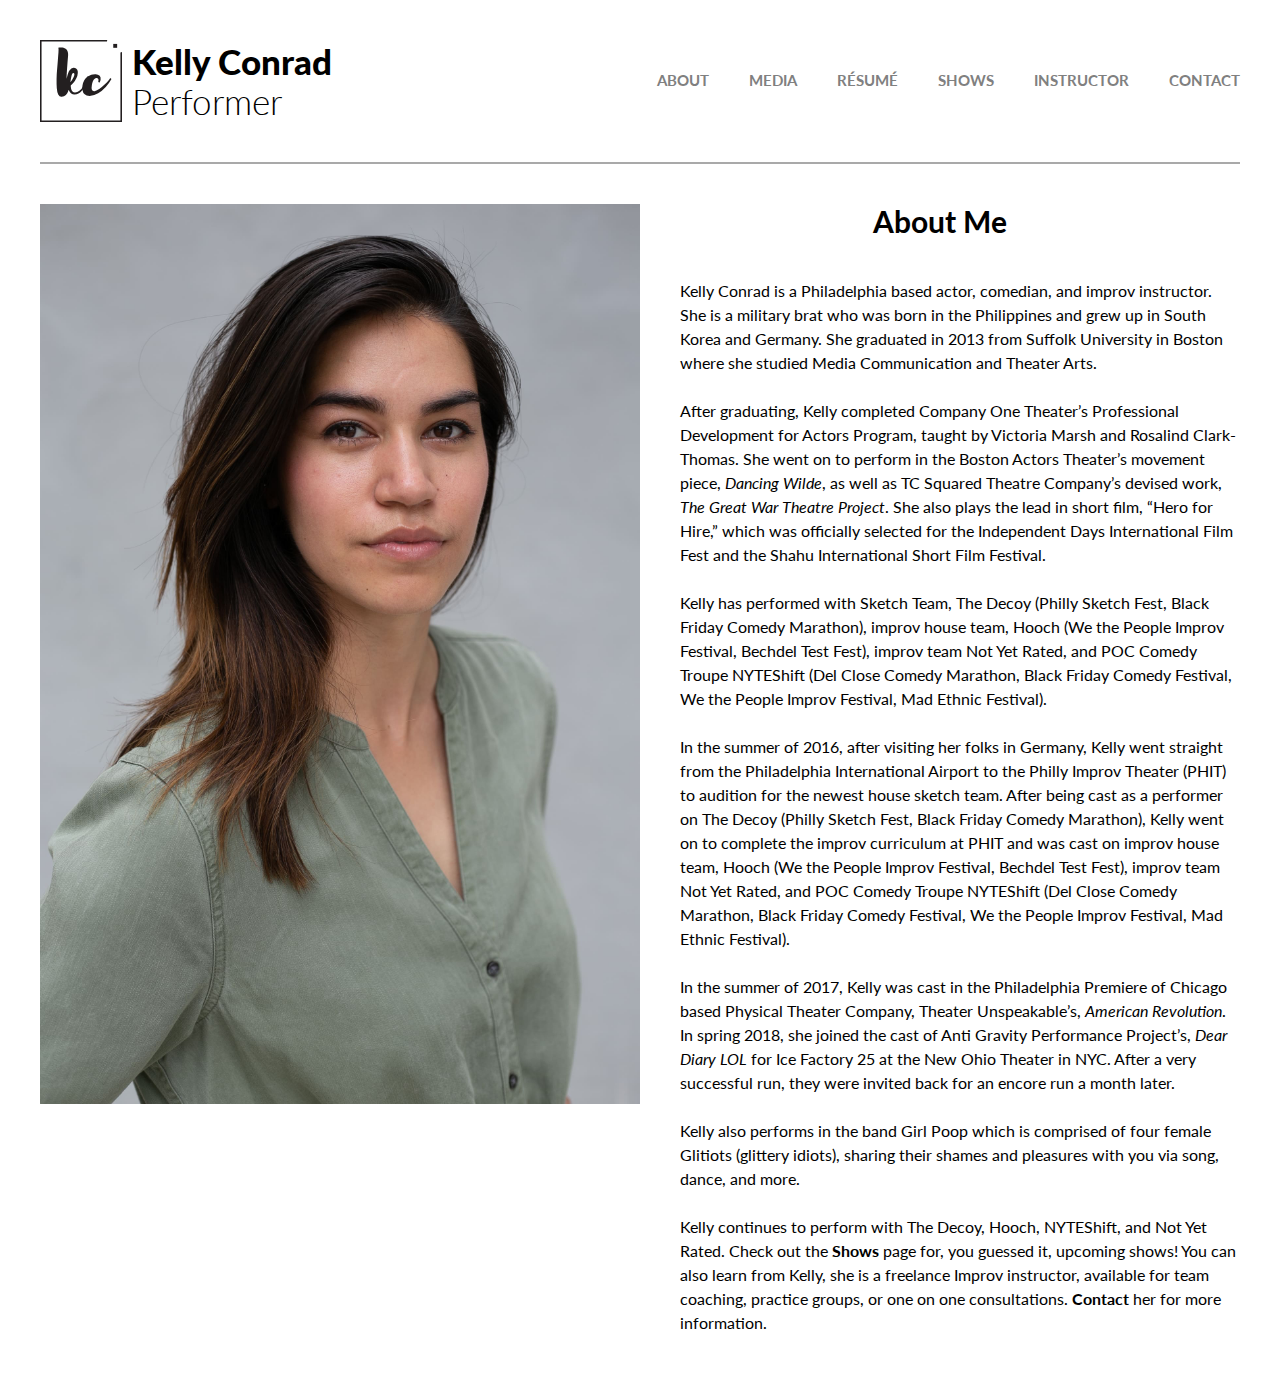
==== commit 7cebcf10: "Update info" ====
--- a/about.html
+++ b/about.html
@@ -125,11 +125,11 @@
         <div class="last item item-2">
           <h3 id="about">About Me</h3>
           <p id="about-text">
-            Kelly is a Philadelphia based actor, comedian, and improv instructor. She is a military brat who was born in the Philippines and grew up in South Korea and Germany. She graduated in 2013 from Suffolk University in Boston where she studied Media Communication and Theater Arts. 
+            Kelly Conrad is a Philadelphia based actor, comedian, and improv instructor. She is a military brat who was born in the Philippines and grew up in South Korea and Germany. She graduated in 2013 from Suffolk University in Boston where she studied Media Communication and Theater Arts. 
             <br><br>
             After graduating, Kelly completed Company One Theater’s Professional Development for Actors Program, taught by Victoria Marsh and Rosalind Clark-Thomas. She went on to perform in the Boston Actors Theater’s movement piece, <span class="italic">Dancing Wilde</span>, as well as TC Squared Theatre Company’s devised work, <span class="italic">The Great War Theatre Project</span>. She also plays the lead in short film, “Hero for Hire,” which was officially selected for the Independent Days International Film Fest and the Shahu International Short Film Festival. 
             <br><br>
-            Kelly grew sick of Boston and moved to Philadelphia. 
+            Kelly has performed with Sketch Team, The Decoy (Philly Sketch Fest, Black Friday Comedy Marathon), improv house team, Hooch (We the People Improv Festival, Bechdel Test Fest), improv team Not Yet Rated, and POC Comedy Troupe NYTEShift (Del Close Comedy Marathon, Black Friday Comedy Festival, We the People Improv Festival, Mad Ethnic Festival). 
             <br><br>
             In the summer of 2016, after visiting her folks in Germany, Kelly went straight from the Philadelphia International Airport to the Philly Improv Theater (PHIT) to audition for the newest house sketch team. After being cast as a performer on The Decoy (Philly Sketch Fest, Black Friday Comedy Marathon), Kelly went on to complete the improv curriculum at PHIT and was cast on improv house team, Hooch (We the People Improv Festival, Bechdel Test Fest), improv team Not Yet Rated, and POC Comedy Troupe NYTEShift (Del Close Comedy Marathon, Black Friday Comedy Festival, We the People Improv Festival, Mad Ethnic Festival).
             <br><br>
@@ -137,7 +137,7 @@
             <br><br>
             Kelly also performs in the band Girl Poop which is comprised of four female Glitiots (glittery idiots), sharing their shames and pleasures with you via song, dance, and more.
             <br><br>
-            Kelly continues to perform with The Decoy, Hooch, NYTEShift, and Not Yet Rated. Check out the <a href="https://kjconrad.com/shows" target="_blank">Shows</a> page for, you guessed it, upcoming shows! You can also learn from Kelly, she is an improv instructor at the Philly Improv Theater for adult classes, as well as the Kids and Teens Program. Take a look at the <a href="https://kjconrad.com/instructor" target="_blank">Instructor</a> page for upcoming classes, workshops and practice groups.
+            Kelly continues to perform with The Decoy, Hooch, NYTEShift, and Not Yet Rated. Check out the <a href="https://kjconrad.com/shows" target="_blank">Shows</a> page for, you guessed it, upcoming shows! You can also learn from Kelly, she is a freelance Improv instructor, available for team coaching, practice groups, or one on one consultations. <a href="https://kjconrad.com/contact" target="_blank">Contact</a> her for more information.
           </p>
         </div>
       </ul>
--- a/css/main.css
+++ b/css/main.css
@@ -14,7 +14,6 @@
 }
 
 html, body, a {
-  height: 100%;
   text-decoration: none;
 }
 
@@ -856,7 +855,7 @@
     max-width: 800px;
   }
 
-  #about-text {
+  #about-text, #instructor-text {
     margin-left: 40px;
   }
 
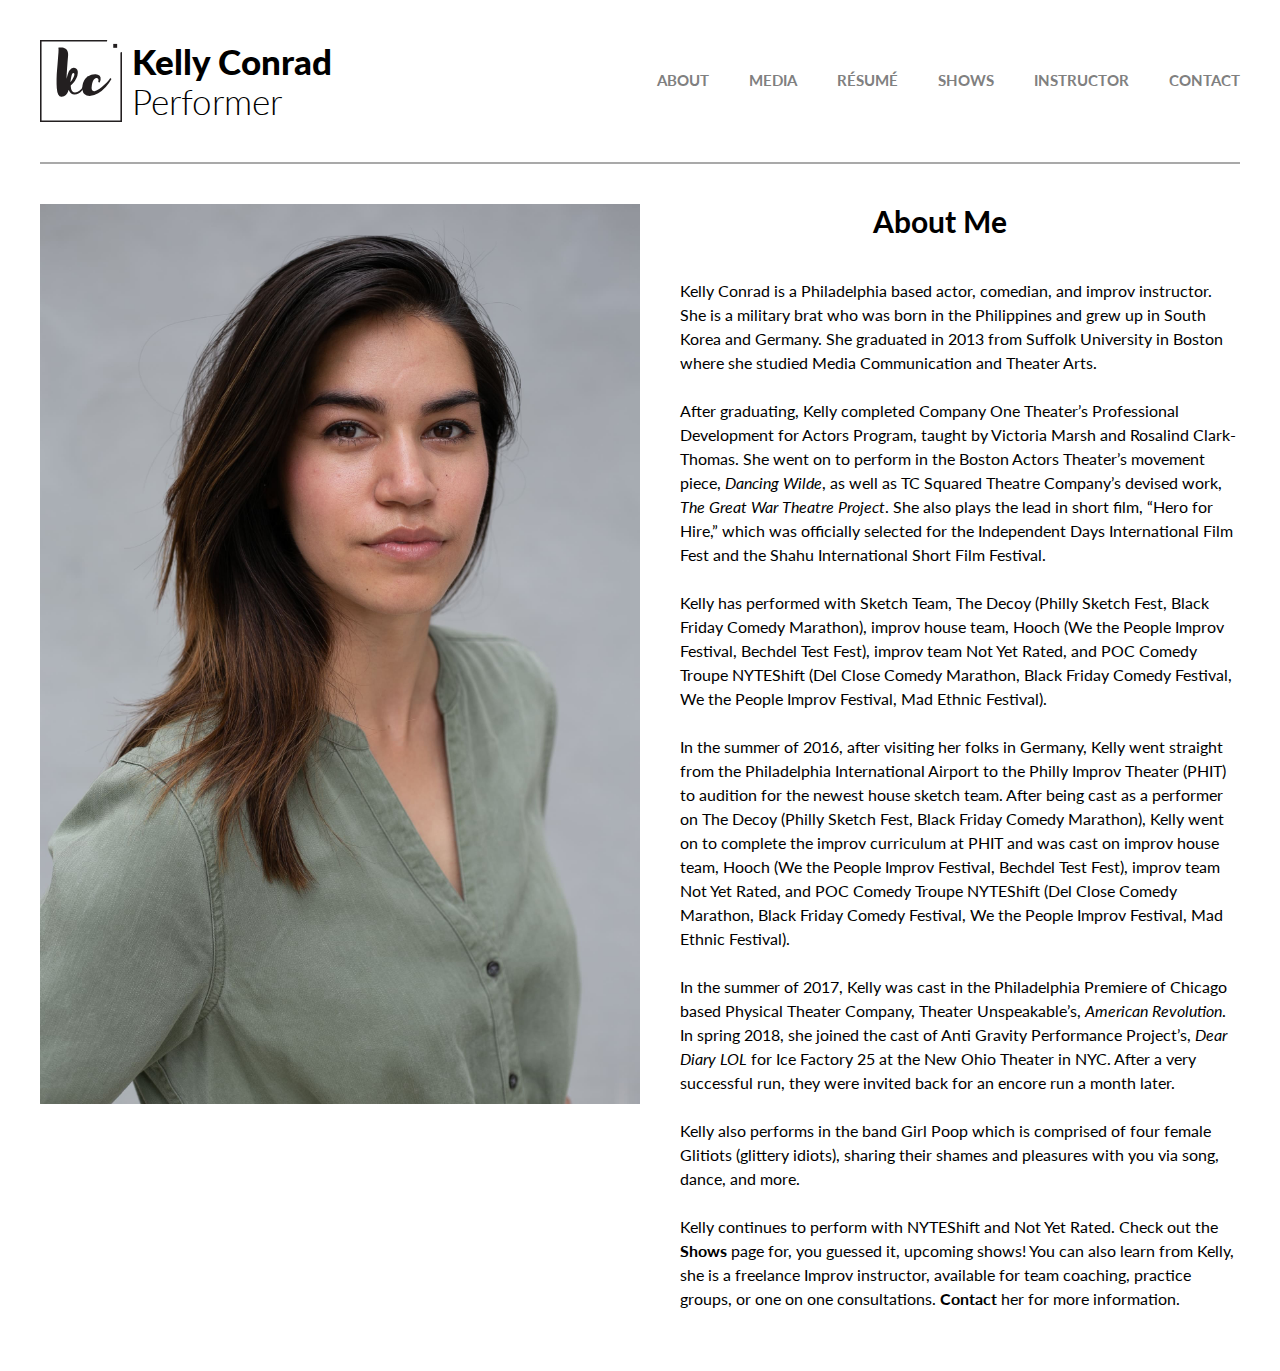
==== commit 21519924: "Minor change" ====
--- a/about.html
+++ b/about.html
@@ -137,7 +137,7 @@
             <br><br>
             Kelly also performs in the band Girl Poop which is comprised of four female Glitiots (glittery idiots), sharing their shames and pleasures with you via song, dance, and more.
             <br><br>
-            Kelly continues to perform with The Decoy, Hooch, NYTEShift, and Not Yet Rated. Check out the <a href="https://kjconrad.com/shows" target="_blank">Shows</a> page for, you guessed it, upcoming shows! You can also learn from Kelly, she is a freelance Improv instructor, available for team coaching, practice groups, or one on one consultations. <a href="https://kjconrad.com/contact" target="_blank">Contact</a> her for more information.
+            Kelly continues to perform with NYTEShift and Not Yet Rated. Check out the <a href="https://kjconrad.com/shows" target="_blank">Shows</a> page for, you guessed it, upcoming shows! You can also learn from Kelly, she is a freelance Improv instructor, available for team coaching, practice groups, or one on one consultations. <a href="https://kjconrad.com/contact" target="_blank">Contact</a> her for more information.
           </p>
         </div>
       </ul>
